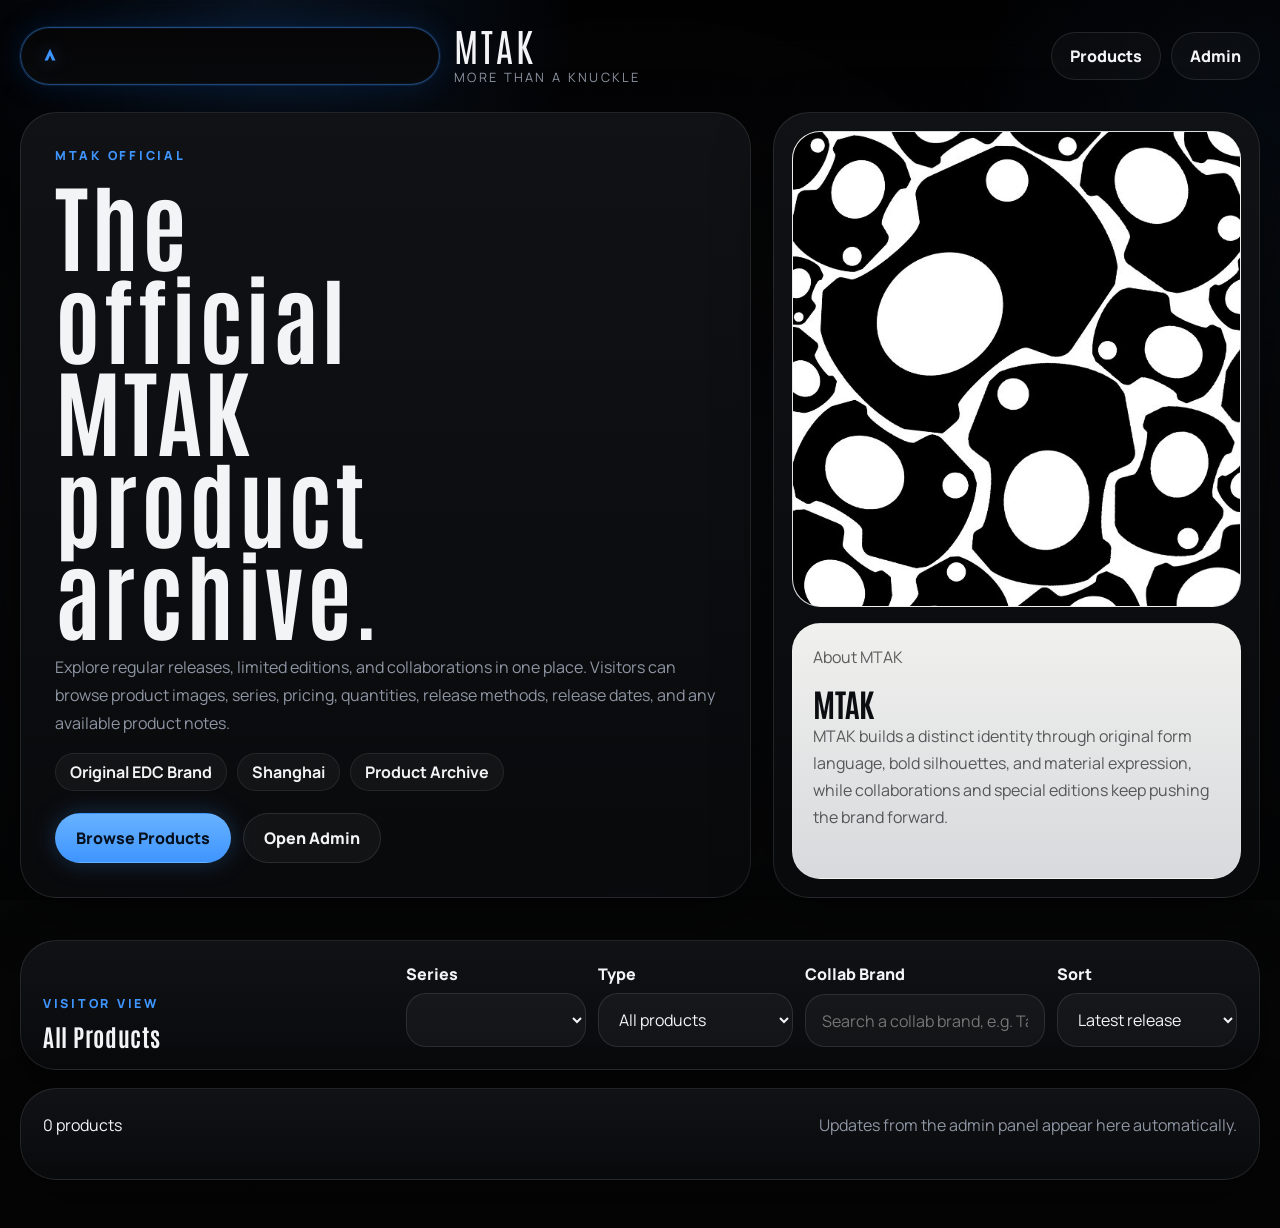
==== index.html @ 3e954ba3 "update site" ====
<!DOCTYPE html>
<html lang="en">
<head>
  <meta charset="UTF-8">
  <meta name="viewport" content="width=device-width, initial-scale=1.0">
  <title>MTAK | more than a knuckle</title>
  <link rel="preconnect" href="https://fonts.googleapis.com">
  <link rel="preconnect" href="https://fonts.gstatic.com" crossorigin>
  <link href="https://fonts.googleapis.com/css2?family=Antonio:wght@400;500;700&family=Manrope:wght@400;500;700;800&display=swap" rel="stylesheet">
  <link rel="stylesheet" href="styles.css">
</head>
<body data-page="catalog">
  <div class="site-shell">
    <header class="hero">
      <nav class="topbar">
        <a class="brand-mark" href="index.html">
          <span class="brand-pill">
            <span class="brand-pill__icon">
              <svg viewBox="0 0 40 40" aria-hidden="true">
                <path d="M20 7L30 28H24L20 19L16 28H10L20 7Z" fill="currentColor"></path>
              </svg>
            </span>
          </span>
          <span class="brand-copy">
            <span class="brand-mark__title">MTAK</span>
            <span class="brand-mark__tag">more than a knuckle</span>
          </span>
        </a>
        <div class="topbar__actions">
          <a class="ghost-link" href="#catalog">Products</a>
          <a class="ghost-link" href="admin.html">Admin</a>
        </div>
      </nav>

      <div class="hero__content">
        <section class="hero__copy">
          <p class="eyebrow">MTAK Official</p>
          <h1>The official MTAK product archive.</h1>
          <p class="hero__text">
            Explore regular releases, limited editions, and collaborations in one place.
            Visitors can browse product images, series, pricing, quantities, release methods,
            release dates, and any available product notes.
          </p>
          <div class="profile-meta">
            <span class="profile-chip">Original EDC Brand</span>
            <span class="profile-chip">Shanghai</span>
            <span class="profile-chip">Product Archive</span>
          </div>
          <div class="hero__actions">
            <a class="button button--primary" href="#catalog">Browse Products</a>
            <a class="button button--secondary" href="admin.html">Open Admin</a>
          </div>
        </section>

        <aside class="hero__panel">
          <div class="stat-card stat-card--visual">
            <img class="logo-art" src="微信图片_2026-03-20_220011_165.jpg" alt="MTAK logo">
          </div>
          <div class="stat-card">
            <span class="stat-card__label">About MTAK</span>
            <strong>MTAK</strong>
            <p>
              MTAK builds a distinct identity through original form language, bold silhouettes,
              and material expression, while collaborations and special editions keep pushing the brand forward.
            </p>
          </div>
        </aside>
      </div>
    </header>

    <main>
      <section class="section section--filters" id="catalog">
        <div>
          <p class="section__eyebrow">Visitor View</p>
          <h2>All Products</h2>
        </div>
        <div class="filters">
          <label class="field field--compact">
            <span>Series</span>
            <select id="seriesFilter"></select>
          </label>
          <label class="field field--compact">
            <span>Type</span>
            <select id="collabFilter">
              <option value="all">All products</option>
              <option value="collab">Collaborations only</option>
              <option value="regular">Non-collab only</option>
            </select>
          </label>
          <label class="field field--compact field--wide">
            <span>Collab Brand</span>
            <input id="collabSearch" type="text" placeholder="Search a collab brand, e.g. Tashi">
          </label>
          <label class="field field--compact">
            <span>Sort</span>
            <select id="sortFilter">
              <option value="release-desc">Latest release</option>
              <option value="release-asc">Earliest release</option>
              <option value="price-desc">Price: high to low</option>
              <option value="price-asc">Price: low to high</option>
            </select>
          </label>
        </div>
      </section>

      <section class="section">
        <div class="catalog-meta">
          <p id="productCount">0 products</p>
          <p class="catalog-meta__hint">Updates from the admin panel appear here automatically.</p>
        </div>
        <div id="productGrid" class="product-grid"></div>
        <div id="emptyState" class="empty-state" hidden>
          <img class="empty-state__logo" src="微信图片_2026-03-20_220011_165.jpg" alt="MTAK logo">
          <h3>No products yet</h3>
          <p>Add the first product from the admin panel.</p>
          <a class="button button--primary" href="admin.html">Open Admin</a>
        </div>
      </section>
    </main>
  </div>

  <dialog id="productDialog" class="dialog">
    <div class="dialog__image-wrap">
      <img id="dialogImage" alt="">
    </div>
    <div class="dialog__content">
      <button id="closeDialog" class="dialog__close" aria-label="Close">×</button>
      <p id="dialogSeries" class="eyebrow"></p>
      <h3 id="dialogName"></h3>
      <div class="dialog__specs" id="dialogSpecs"></div>
      <p id="dialogIntro" class="dialog__intro"></p>
    </div>
  </dialog>

  <script src="app.js"></script>
</body>
</html>
---- styles.css ----
:root {
  --bg: #050505;
  --bg-soft: #0d0d0f;
  --surface: #101113;
  --surface-2: #15171b;
  --surface-3: #1a1d22;
  --ink: #f3f4f6;
  --muted: #8e95a3;
  --line: rgba(255, 255, 255, 0.1);
  --line-strong: rgba(82, 151, 255, 0.4);
  --accent: #3f95ff;
  --accent-glow: rgba(63, 149, 255, 0.35);
  --white-panel: #f5f5f3;
  --white-ink: #0c0d10;
  --radius-xl: 36px;
  --radius-lg: 28px;
  --radius-md: 22px;
  --shadow: 0 22px 60px rgba(0, 0, 0, 0.45);
}

* {
  box-sizing: border-box;
}

html {
  scroll-behavior: smooth;
}

body {
  margin: 0;
  color: var(--ink);
  font-family: "Manrope", sans-serif;
  background:
    radial-gradient(circle at 20% 0%, rgba(63, 149, 255, 0.14), transparent 20%),
    radial-gradient(circle at 100% 10%, rgba(63, 149, 255, 0.08), transparent 18%),
    linear-gradient(180deg, #020203 0%, #08090b 38%, #050505 100%);
}

body::before {
  position: fixed;
  inset: 0;
  z-index: -2;
  content: "";
  background:
    linear-gradient(rgba(255, 255, 255, 0.025) 1px, transparent 1px),
    linear-gradient(90deg, rgba(255, 255, 255, 0.025) 1px, transparent 1px);
  background-size: 42px 42px;
  opacity: 0.45;
}

body::after {
  position: fixed;
  inset: 0;
  z-index: -1;
  content: "";
  background:
    radial-gradient(circle at center, transparent 55%, rgba(0, 0, 0, 0.4) 100%);
  pointer-events: none;
}

.site-shell {
  width: min(1240px, calc(100% - 28px));
  margin: 0 auto;
  padding: 18px 0 48px;
}

.topbar,
.hero__content,
.section,
.admin-layout,
.admin-hero__content {
  animation: rise 0.7s ease both;
}

.topbar {
  display: flex;
  justify-content: space-between;
  align-items: center;
  gap: 16px;
}

.topbar__actions {
  display: flex;
  flex-wrap: wrap;
  gap: 10px;
}

.brand-mark {
  display: inline-flex;
  align-items: center;
  gap: 14px;
  color: var(--ink);
  text-decoration: none;
}

.brand-copy {
  display: grid;
  gap: 4px;
}

.brand-pill {
  display: inline-flex;
  align-items: center;
  width: min(46vw, 420px);
  min-width: 140px;
  height: 58px;
  padding: 8px;
  border: 1px solid rgba(63, 149, 255, 0.45);
  border-radius: 999px;
  background: linear-gradient(180deg, rgba(5, 5, 6, 0.96), rgba(9, 10, 12, 0.96));
  box-shadow:
    inset 0 0 0 1px rgba(63, 149, 255, 0.08),
    0 0 0 1px rgba(63, 149, 255, 0.12),
    0 0 30px rgba(8, 74, 178, 0.22);
}

.brand-pill__icon {
  display: grid;
  place-items: center;
  width: 42px;
  height: 42px;
  border-radius: 50%;
  color: var(--accent);
  text-shadow: 0 0 12px var(--accent-glow);
}

.brand-pill__icon svg {
  width: 22px;
  height: 22px;
  filter: drop-shadow(0 0 8px rgba(63, 149, 255, 0.4));
}

.brand-mark__title {
  display: block;
  font-family: "Antonio", sans-serif;
  font-size: clamp(1.5rem, 3.2vw, 2.4rem);
  line-height: 1;
  letter-spacing: 0.08em;
}

.brand-mark__tag {
  display: block;
  color: var(--muted);
  font-size: 0.8rem;
  letter-spacing: 0.18em;
  text-transform: uppercase;
}

.ghost-link {
  display: inline-flex;
  align-items: center;
  min-height: 48px;
  padding: 0 18px;
  border: 1px solid var(--line);
  border-radius: 999px;
  color: var(--ink);
  background: rgba(255, 255, 255, 0.03);
  text-decoration: none;
  font-weight: 800;
  transition: border-color 0.18s ease, transform 0.18s ease, box-shadow 0.18s ease;
}

.ghost-link:hover {
  transform: translateY(-1px);
  border-color: var(--line-strong);
  box-shadow: 0 0 18px rgba(63, 149, 255, 0.12);
}

.ghost-link--button {
  font: inherit;
  cursor: pointer;
}

.hero,
.admin-hero {
  padding: 8px 0 24px;
}

.hero__content,
.admin-hero__content {
  display: grid;
  grid-template-columns: 1.2fr 0.8fr;
  gap: 22px;
  margin-top: 26px;
}

.hero__copy,
.admin-hero__content > div:first-child,
.admin-hero__content > section:first-child,
.hero__panel,
.section,
.panel,
.dialog {
  border: 1px solid var(--line);
  border-radius: var(--radius-xl);
  background:
    linear-gradient(180deg, rgba(17, 18, 21, 0.98), rgba(9, 10, 12, 0.98));
  box-shadow: var(--shadow);
  backdrop-filter: blur(16px);
}

.hero__copy,
.admin-hero__content > div:first-child,
.admin-hero__content > section:first-child {
  position: relative;
  overflow: hidden;
  padding: 34px;
}

.hero__copy::before,
.admin-hero__content > div:first-child::before,
.admin-hero__content > section:first-child::before {
  position: absolute;
  inset: auto -10% -45% auto;
  width: 380px;
  height: 380px;
  border-radius: 50%;
  background: radial-gradient(circle, rgba(63, 149, 255, 0.18), transparent 64%);
  content: "";
}

.hero__copy h1,
.admin-hero__content h1,
.section h2,
.panel h2,
.dialog__content h3 {
  margin: 0;
  font-family: "Antonio", sans-serif;
  font-weight: 700;
  line-height: 0.96;
  letter-spacing: 0.03em;
}

.hero__copy h1,
.admin-hero__content h1 {
  font-size: clamp(3rem, 7.5vw, 6rem);
  max-width: 9.5ch;
}

.hero__text,
.admin-hero__content p,
.panel__hint,
.catalog-meta__hint,
.dialog__intro,
.muted {
  color: var(--muted);
  line-height: 1.75;
}

.eyebrow,
.section__eyebrow {
  margin: 0 0 12px;
  color: var(--accent);
  font-size: 0.78rem;
  font-weight: 800;
  letter-spacing: 0.22em;
  text-transform: uppercase;
}

.hero__actions,
.admin-hero__actions,
.form-actions,
.filters {
  display: flex;
  flex-wrap: wrap;
  gap: 12px;
}

.profile-meta {
  display: flex;
  flex-wrap: wrap;
  gap: 10px;
  margin-top: 16px;
}

.profile-chip {
  display: inline-flex;
  align-items: center;
  min-height: 38px;
  padding: 0 14px;
  border: 1px solid rgba(255, 255, 255, 0.08);
  border-radius: 999px;
  color: var(--ink);
  background: rgba(255, 255, 255, 0.04);
  font-weight: 700;
}

.hero__actions {
  margin-top: 22px;
}

.button {
  display: inline-flex;
  align-items: center;
  justify-content: center;
  min-height: 50px;
  padding: 0 20px;
  border: 1px solid transparent;
  border-radius: 999px;
  cursor: pointer;
  font: inherit;
  font-weight: 800;
  text-decoration: none;
  transition: transform 0.18s ease, box-shadow 0.18s ease, border-color 0.18s ease, background 0.18s ease;
}

.button:hover {
  transform: translateY(-1px);
}

.button--primary {
  color: #05111f;
  background: linear-gradient(180deg, #67b2ff, #3f95ff);
  box-shadow: 0 0 24px rgba(63, 149, 255, 0.26);
}

.button--secondary {
  color: var(--ink);
  background: rgba(255, 255, 255, 0.04);
  border-color: var(--line);
}

.button--danger {
  color: #fff;
  background: linear-gradient(180deg, #282a30, #18191d);
  border-color: rgba(255, 255, 255, 0.08);
}

.hero__panel {
  display: grid;
  gap: 16px;
  padding: 18px;
}

.stat-card {
  border: 1px solid var(--line);
  border-radius: var(--radius-lg);
  background:
    linear-gradient(180deg, rgba(245, 245, 243, 0.98), rgba(227, 229, 232, 0.95));
  color: var(--white-ink);
  padding: 20px;
}

.stat-card strong {
  display: block;
  margin-top: 10px;
  font-family: "Antonio", sans-serif;
  font-size: 2rem;
}

.stat-card p,
.stat-card__label {
  margin: 0;
  color: rgba(12, 13, 16, 0.65);
  line-height: 1.7;
}

.stat-card--visual {
  min-height: 250px;
  padding: 0;
  overflow: hidden;
}

.logo-art {
  width: 100%;
  height: 100%;
  object-fit: cover;
  display: block;
  background: #f4f4f1;
}

.knuckle-pattern {
  position: relative;
  width: 100%;
  height: 100%;
  background: #f4f4f1;
}

.knuckle-pattern span {
  position: absolute;
  display: block;
  background: #020202;
  border-radius: 42% 58% 48% 52% / 46% 40% 60% 54%;
}

.knuckle-pattern span::before,
.knuckle-pattern span::after {
  position: absolute;
  content: "";
  background: #f4f4f1;
  border-radius: 50%;
}

.knuckle-pattern span:nth-child(1) {
  inset: 8% 42% 42% 8%;
}

.knuckle-pattern span:nth-child(1)::before {
  width: 44%;
  height: 44%;
  left: 20%;
  top: 22%;
}

.knuckle-pattern span:nth-child(1)::after {
  width: 12%;
  height: 12%;
  right: 14%;
  top: 12%;
}

.knuckle-pattern span:nth-child(2) {
  inset: 12% 8% 48% 64%;
}

.knuckle-pattern span:nth-child(2)::before {
  width: 42%;
  height: 42%;
  left: 20%;
  top: 20%;
}

.knuckle-pattern span:nth-child(2)::after {
  width: 14%;
  height: 14%;
  right: 10%;
  bottom: 14%;
}

.knuckle-pattern span:nth-child(3) {
  inset: 50% 52% 8% 10%;
}

.knuckle-pattern span:nth-child(3)::before {
  width: 42%;
  height: 42%;
  left: 22%;
  top: 22%;
}

.knuckle-pattern span:nth-child(3)::after {
  width: 12%;
  height: 12%;
  right: 12%;
  bottom: 12%;
}

.knuckle-pattern span:nth-child(4) {
  inset: 54% 24% 8% 42%;
}

.knuckle-pattern span:nth-child(4)::before {
  width: 40%;
  height: 46%;
  left: 28%;
  top: 25%;
}

.knuckle-pattern span:nth-child(4)::after {
  width: 12%;
  height: 12%;
  left: 18%;
  top: 12%;
}

.knuckle-pattern span:nth-child(5) {
  inset: 56% 4% 10% 76%;
}

.knuckle-pattern span:nth-child(5)::before {
  width: 42%;
  height: 42%;
  left: 22%;
  top: 22%;
}

.knuckle-pattern span:nth-child(5)::after {
  width: 12%;
  height: 12%;
  right: 10%;
  bottom: 12%;
}

.knuckle-pattern span:nth-child(6) {
  inset: 8% 78% 66% 2%;
}

.knuckle-pattern span:nth-child(6)::before {
  width: 36%;
  height: 36%;
  left: 20%;
  top: 20%;
}

.knuckle-pattern span:nth-child(6)::after {
  width: 12%;
  height: 12%;
  right: 10%;
  bottom: 10%;
}

.section {
  padding: 22px;
  margin-top: 18px;
}

.section--filters {
  display: flex;
  justify-content: space-between;
  align-items: end;
  gap: 18px;
}

.catalog-meta {
  display: flex;
  justify-content: space-between;
  gap: 16px;
  align-items: center;
  margin-bottom: 18px;
}

.catalog-meta p {
  margin: 0;
}

.product-grid {
  display: grid;
  grid-template-columns: repeat(auto-fit, minmax(260px, 1fr));
  gap: 16px;
}

.product-card {
  overflow: hidden;
  border: 1px solid var(--line);
  border-radius: 26px;
  background: linear-gradient(180deg, #f2f2ef 0%, #dedfde 100%);
  color: var(--white-ink);
  box-shadow: var(--shadow);
  transition: transform 0.2s ease, box-shadow 0.2s ease;
}

.product-card:hover {
  transform: translateY(-4px);
  box-shadow: 0 0 0 1px rgba(63, 149, 255, 0.25), 0 26px 60px rgba(0, 0, 0, 0.4);
}

.product-card__image {
  position: relative;
  aspect-ratio: 1 / 1;
  overflow: hidden;
  background: #0c0c0f;
}

.product-card__image::after {
  position: absolute;
  inset: auto 0 0;
  height: 50%;
  content: "";
  background: linear-gradient(180deg, transparent, rgba(0, 0, 0, 0.22));
}

.product-card__image img,
.dialog__image-wrap img,
.image-preview img,
.admin-item__thumb img {
  width: 100%;
  height: 100%;
  object-fit: cover;
  display: block;
}

.product-card__body {
  padding: 18px;
}

.product-card__header,
.admin-item__header {
  display: flex;
  justify-content: space-between;
  gap: 16px;
  align-items: start;
}

.product-card h3,
.admin-item h3 {
  margin: 10px 0 0;
  font-size: 1.3rem;
}

.price-tag {
  font-family: "Antonio", sans-serif;
  font-size: 1.75rem;
  line-height: 1;
  letter-spacing: 0.03em;
}

.pill-row,
.spec-grid,
.dialog__specs {
  display: flex;
  flex-wrap: wrap;
  gap: 8px;
}

.pill,
.spec-chip {
  display: inline-flex;
  align-items: center;
  min-height: 34px;
  padding: 0 12px;
  border: 1px solid rgba(63, 149, 255, 0.18);
  border-radius: 999px;
  background: rgba(63, 149, 255, 0.08);
  color: inherit;
  font-size: 0.88rem;
  font-weight: 700;
}

.pill--accent,
.spec-chip--accent {
  border-color: rgba(63, 149, 255, 0.35);
  background: rgba(63, 149, 255, 0.16);
}

.pill--alert,
.spec-chip--alert {
  border-color: rgba(255, 138, 76, 0.55);
  background: linear-gradient(180deg, rgba(255, 138, 76, 0.26), rgba(255, 91, 46, 0.18));
  color: #fff4ec;
  box-shadow: 0 0 0 1px rgba(255, 138, 76, 0.12), 0 0 18px rgba(255, 91, 46, 0.18);
}

.product-card__footer,
.admin-item__footer {
  display: flex;
  justify-content: space-between;
  gap: 14px;
  align-items: center;
  margin-top: 18px;
}

.link-button,
.text-button {
  padding: 0;
  border: 0;
  background: none;
  color: var(--accent);
  font: inherit;
  font-weight: 800;
  cursor: pointer;
}

.text-button--danger {
  color: #ff7979;
}

.empty-state {
  padding: 42px 18px;
  text-align: center;
}

.empty-state__logo {
  width: 96px;
  height: 96px;
  margin-bottom: 14px;
  border-radius: 24px;
}

.empty-state--dark {
  border: 1px dashed var(--line);
  border-radius: 24px;
  background: rgba(255, 255, 255, 0.02);
}

.field {
  display: grid;
  gap: 8px;
}

.field span {
  font-weight: 800;
}

.field__hint {
  color: var(--muted);
  line-height: 1.6;
}

.field input,
.field select,
.field textarea {
  width: 100%;
  border: 1px solid var(--line);
  border-radius: 20px;
  padding: 14px 16px;
  color: var(--ink);
  background: rgba(255, 255, 255, 0.04);
  font: inherit;
}

.field input:focus,
.field select:focus,
.field textarea:focus {
  outline: none;
  border-color: var(--line-strong);
  box-shadow: 0 0 0 3px rgba(63, 149, 255, 0.12);
}

.field--disabled input {
  color: rgba(243, 244, 246, 0.46);
  background: rgba(255, 255, 255, 0.025);
  cursor: not-allowed;
}

.field textarea {
  resize: vertical;
}

.field--compact {
  min-width: 180px;
}

.field--wide {
  min-width: 240px;
}

.admin-layout {
  display: grid;
  grid-template-columns: minmax(0, 1.08fr) minmax(340px, 0.92fr);
  gap: 18px;
  align-items: start;
}

.panel--stack {
  display: grid;
  gap: 18px;
}

.subpanel {
  padding: 0;
}

.panel {
  padding: 22px;
}

.panel__header {
  display: flex;
  justify-content: space-between;
  gap: 16px;
  align-items: start;
  margin-bottom: 18px;
}

.product-form,
.admin-list {
  display: grid;
  gap: 16px;
}

.manager-grid,
.chips {
  display: grid;
  gap: 14px;
}

.toggle-field {
  display: flex;
  justify-content: space-between;
  align-items: center;
  gap: 16px;
  min-height: 56px;
  padding: 0 16px;
  border: 1px solid var(--line);
  border-radius: 20px;
  background: rgba(255, 255, 255, 0.04);
}

.toggle-field span {
  font-weight: 800;
}

.switch {
  position: relative;
  width: 62px;
  height: 36px;
  border: 1px solid rgba(255, 255, 255, 0.1);
  border-radius: 999px;
  background: rgba(255, 255, 255, 0.08);
  cursor: pointer;
  transition: background 0.2s ease, border-color 0.2s ease;
}

.switch__thumb {
  position: absolute;
  top: 4px;
  left: 4px;
  width: 26px;
  height: 26px;
  border-radius: 50%;
  background: white;
  transition: transform 0.2s ease;
}

.switch.is-on {
  background: rgba(63, 149, 255, 0.24);
  border-color: rgba(63, 149, 255, 0.45);
}

.switch.is-on .switch__thumb {
  transform: translateX(26px);
}

.inline-field {
  display: grid;
  grid-template-columns: 1fr auto;
  gap: 10px;
}

.manage-chip {
  display: inline-flex;
  align-items: center;
  gap: 10px;
  width: fit-content;
  max-width: 100%;
  padding: 10px 12px;
  border: 1px solid rgba(63, 149, 255, 0.18);
  border-radius: 999px;
  background: rgba(255, 255, 255, 0.03);
}

.manage-chip button {
  width: 24px;
  height: 24px;
  border: 0;
  border-radius: 50%;
  color: var(--ink);
  background: rgba(255, 255, 255, 0.06);
  cursor: pointer;
}

.image-preview {
  display: grid;
  place-items: center;
  min-height: 220px;
  overflow: hidden;
  border: 1px dashed rgba(255, 255, 255, 0.18);
  border-radius: 24px;
  color: var(--muted);
  background: linear-gradient(180deg, rgba(255, 255, 255, 0.03), rgba(255, 255, 255, 0.01));
}

.image-preview--empty {
  padding: 18px;
}

.form-grid {
  display: grid;
  grid-template-columns: repeat(2, minmax(0, 1fr));
  gap: 14px;
}

.admin-item {
  display: grid;
  grid-template-columns: 112px minmax(0, 1fr);
  gap: 14px;
  padding: 14px;
  border: 1px solid var(--line);
  border-radius: 24px;
  background: linear-gradient(180deg, rgba(18, 19, 22, 0.98), rgba(10, 11, 13, 0.98));
}

.admin-item__thumb {
  aspect-ratio: 1 / 1;
  overflow: hidden;
  border-radius: 18px;
  background: #0a0b0d;
}

.admin-item__body p {
  margin: 8px 0 0;
}

.admin-item__actions {
  display: flex;
  gap: 10px;
}

.dialog {
  width: min(980px, calc(100% - 24px));
  padding: 0;
  overflow: hidden;
}

.dialog::backdrop {
  background: rgba(0, 0, 0, 0.78);
  backdrop-filter: blur(8px);
}

.dialog[open] {
  display: grid;
  grid-template-columns: minmax(0, 1.1fr) minmax(320px, 0.9fr);
}

.dialog__image-wrap {
  min-height: 100%;
  background: #050505;
}

.dialog__content {
  position: relative;
  padding: 28px;
}

.dialog__content h3 {
  font-size: 2.4rem;
}

.dialog__close {
  position: absolute;
  top: 14px;
  right: 14px;
  width: 42px;
  height: 42px;
  border: 1px solid var(--line);
  border-radius: 50%;
  color: var(--ink);
  background: rgba(255, 255, 255, 0.04);
  font-size: 1.8rem;
  cursor: pointer;
}

.auth-gate {
  position: fixed;
  inset: 0;
  display: grid;
  place-items: center;
  padding: 20px;
  background: rgba(0, 0, 0, 0.7);
  backdrop-filter: blur(12px);
  z-index: 40;
  transition: opacity 0.25s ease, visibility 0.25s ease;
}

.auth-gate.is-hidden {
  opacity: 0;
  visibility: hidden;
  pointer-events: none;
}

.auth-card {
  width: min(480px, 100%);
  padding: 28px;
  border: 1px solid var(--line);
  border-radius: 32px;
  background: linear-gradient(180deg, rgba(17, 18, 21, 0.98), rgba(9, 10, 12, 0.98));
  box-shadow: var(--shadow);
}

.auth-card__logo {
  width: 88px;
  height: 88px;
  border-radius: 24px;
  margin-bottom: 18px;
  display: block;
}

.auth-card__text,
.login-error {
  color: var(--muted);
  line-height: 1.75;
}

.login-error {
  color: #ff8b8b;
}

.is-locked .site-shell--admin {
  filter: blur(8px);
  pointer-events: none;
  user-select: none;
}

.site-shell--admin {
  transition: filter 0.25s ease;
}

@keyframes rise {
  from {
    opacity: 0;
    transform: translateY(12px);
  }
  to {
    opacity: 1;
    transform: translateY(0);
  }
}

@media (max-width: 940px) {
  .hero__content,
  .admin-layout,
  .admin-hero__content,
  .dialog[open] {
    grid-template-columns: 1fr;
  }

  .section--filters,
  .catalog-meta,
  .panel__header {
    align-items: start;
    flex-direction: column;
  }
}

@media (max-width: 720px) {
  .site-shell {
    width: min(100% - 20px, 1240px);
  }

  .brand-mark {
    gap: 10px;
  }

  .brand-pill {
    width: min(52vw, 220px);
    min-width: 98px;
    height: 50px;
  }

  .brand-copy {
    gap: 2px;
  }

  .form-grid,
  .admin-item {
    grid-template-columns: 1fr;
  }

  .inline-field {
    grid-template-columns: 1fr;
  }

  .hero__copy,
  .admin-hero__content > div:first-child,
  .hero__panel,
  .panel,
  .section {
    padding: 18px;
    border-radius: 26px;
  }

  .hero__copy h1,
  .admin-hero__content h1 {
    max-width: none;
    font-size: 2.9rem;
  }
}
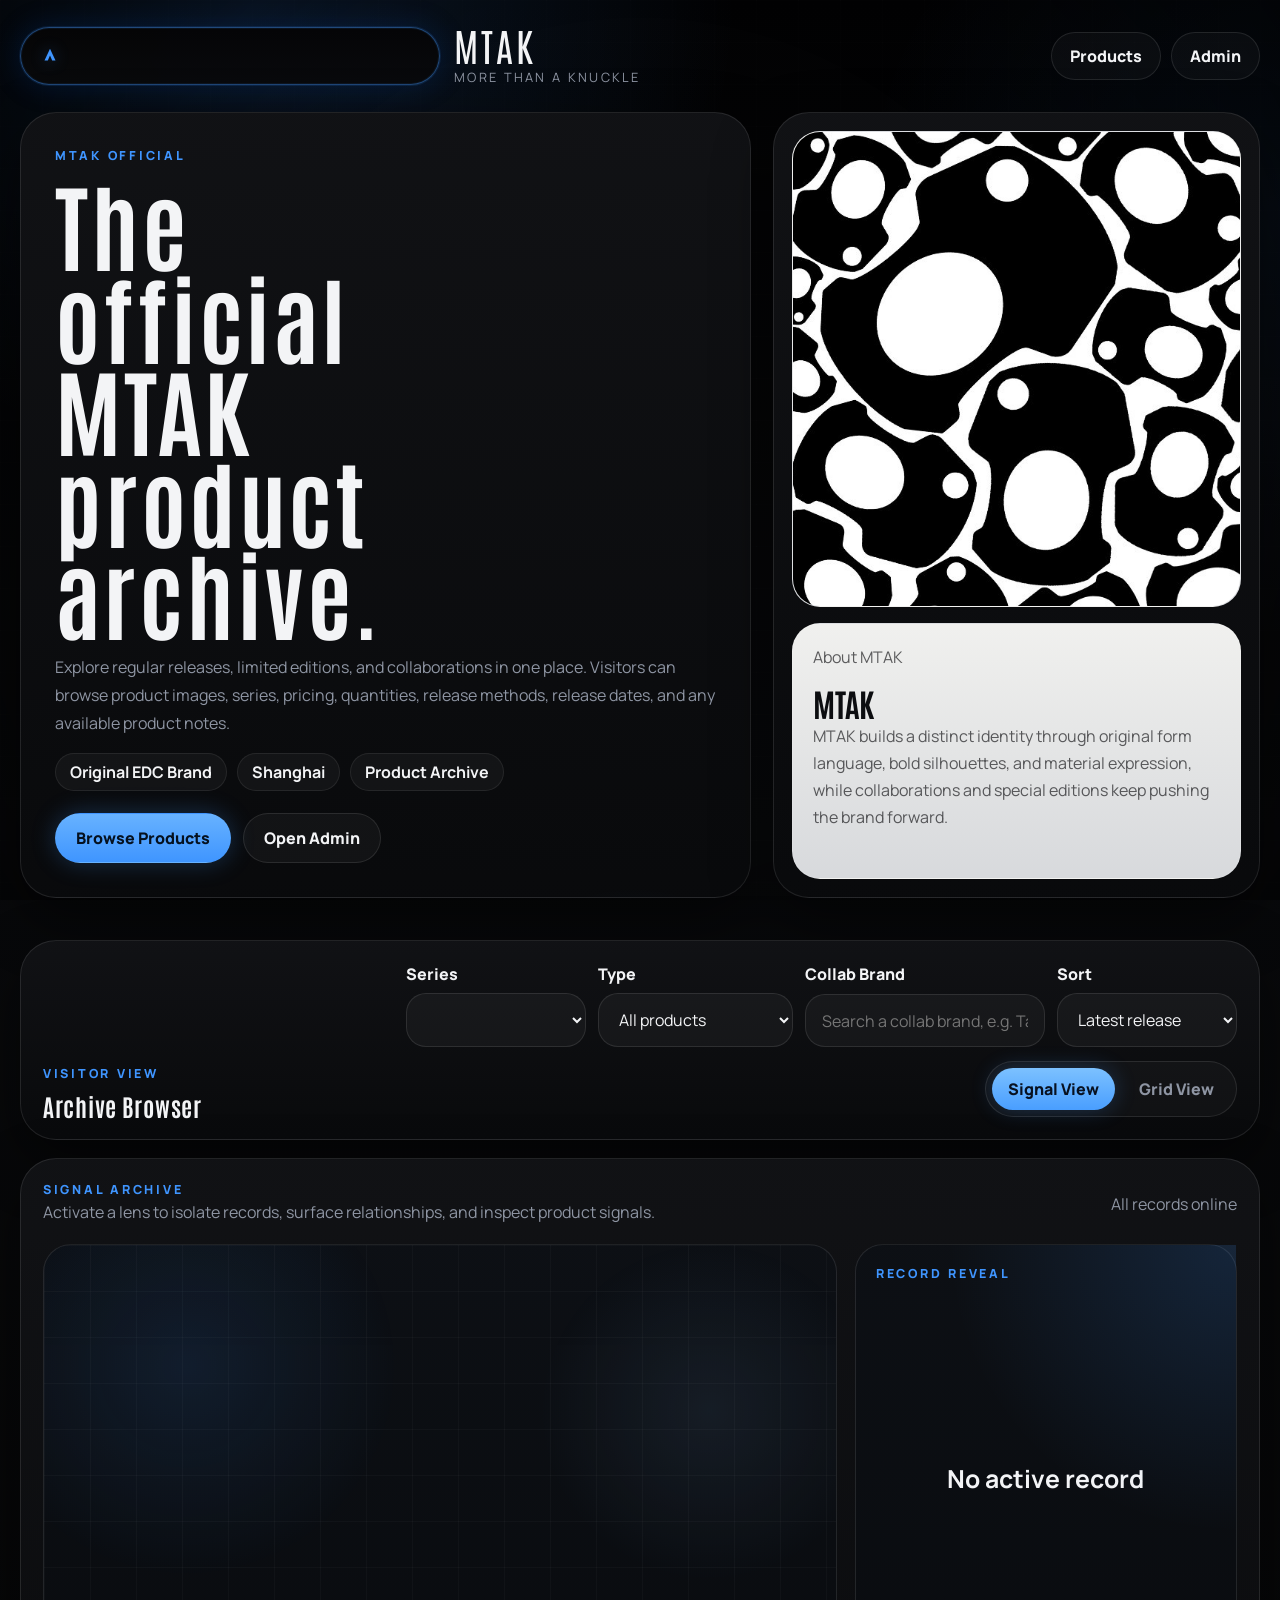
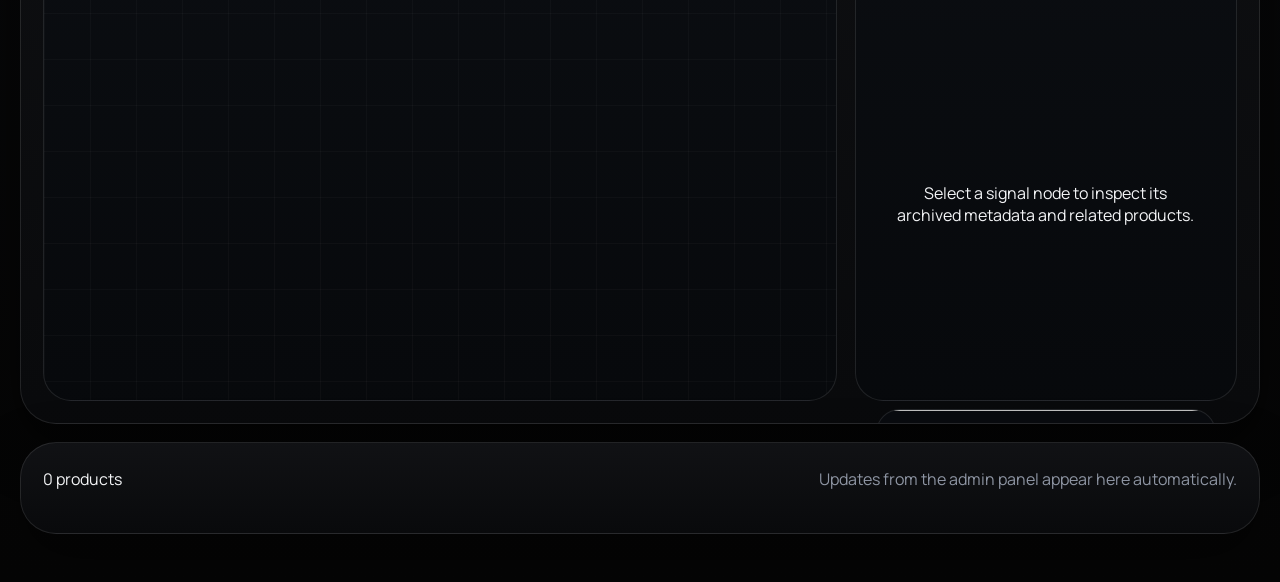
==== commit 561ff6f6: "archive inprovement" ====
--- a/index.html
+++ b/index.html
@@ -72,38 +72,92 @@
       <section class="section section--filters" id="catalog">
         <div>
           <p class="section__eyebrow">Visitor View</p>
-          <h2>All Products</h2>
+          <h2>Archive Browser</h2>
         </div>
-        <div class="filters">
-          <label class="field field--compact">
-            <span>Series</span>
-            <select id="seriesFilter"></select>
-          </label>
-          <label class="field field--compact">
-            <span>Type</span>
-            <select id="collabFilter">
-              <option value="all">All products</option>
-              <option value="collab">Collaborations only</option>
-              <option value="regular">Non-collab only</option>
-            </select>
-          </label>
-          <label class="field field--compact field--wide">
-            <span>Collab Brand</span>
-            <input id="collabSearch" type="text" placeholder="Search a collab brand, e.g. Tashi">
-          </label>
-          <label class="field field--compact">
-            <span>Sort</span>
-            <select id="sortFilter">
-              <option value="release-desc">Latest release</option>
-              <option value="release-asc">Earliest release</option>
-              <option value="price-desc">Price: high to low</option>
-              <option value="price-asc">Price: low to high</option>
-            </select>
-          </label>
+        <div class="catalog-controls">
+          <div class="filters">
+            <label class="field field--compact">
+              <span>Series</span>
+              <select id="seriesFilter"></select>
+            </label>
+            <label class="field field--compact">
+              <span>Type</span>
+              <select id="collabFilter">
+                <option value="all">All products</option>
+                <option value="collab">Collaborations only</option>
+                <option value="regular">Non-collab only</option>
+              </select>
+            </label>
+            <label class="field field--compact field--wide">
+              <span>Collab Brand</span>
+              <input id="collabSearch" type="text" placeholder="Search a collab brand, e.g. Tashi">
+            </label>
+            <label class="field field--compact">
+              <span>Sort</span>
+              <select id="sortFilter">
+                <option value="release-desc">Latest release</option>
+                <option value="release-asc">Earliest release</option>
+                <option value="price-desc">Price: high to low</option>
+                <option value="price-asc">Price: low to high</option>
+              </select>
+            </label>
+          </div>
+          <div class="view-toggle" role="tablist" aria-label="Catalog views">
+            <button id="signalViewButton" class="view-toggle__button is-active" type="button" role="tab" aria-selected="true">
+              Signal View
+            </button>
+            <button id="gridViewButton" class="view-toggle__button" type="button" role="tab" aria-selected="false">
+              Grid View
+            </button>
+          </div>
         </div>
       </section>
 
-      <section class="section">
+      <section id="signalArchiveSection" class="section section--archive">
+        <div class="catalog-meta">
+          <div>
+            <p class="section__eyebrow">Signal Archive</p>
+            <p class="catalog-meta__hint">Activate a lens to isolate records, surface relationships, and inspect product signals.</p>
+          </div>
+          <p id="archiveLensStatus" class="catalog-meta__hint">All records online</p>
+        </div>
+        <div class="archive-layout">
+          <div class="archive-field">
+            <div class="archive-stage-wrap">
+              <svg id="archiveConnections" class="archive-connections" aria-hidden="true"></svg>
+              <div id="archiveStage" class="archive-stage" aria-label="Signal archive field"></div>
+              <div id="archiveHovercard" class="archive-hovercard" hidden></div>
+            </div>
+          </div>
+          <aside id="recordPanel" class="record-panel">
+            <p class="section__eyebrow">Record Reveal</p>
+            <div id="recordPanelEmpty" class="record-panel__empty">
+              <h3>No active record</h3>
+              <p>Select a signal node to inspect its archived metadata and related products.</p>
+            </div>
+            <div id="recordPanelContent" class="record-panel__content" hidden>
+              <div class="record-panel__image">
+                <img id="recordPanelImage" alt="">
+              </div>
+              <div class="record-panel__header">
+                <div>
+                  <p id="recordPanelSeries" class="eyebrow"></p>
+                  <h3 id="recordPanelName"></h3>
+                </div>
+                <span id="recordPanelArchiveId" class="record-chip"></span>
+              </div>
+              <div id="recordPanelSpecs" class="dialog__specs"></div>
+              <p id="recordPanelIntro" class="dialog__intro"></p>
+              <div id="recordPanelRelations" class="record-relations"></div>
+              <div class="record-panel__actions">
+                <button id="recordOpenDialog" class="button button--primary" type="button">Open Full Record</button>
+              </div>
+            </div>
+          </aside>
+        </div>
+      </section>
+
+      <section id="gridSection" class="section">
         <div class="catalog-meta">
           <p id="productCount">0 products</p>
           <p class="catalog-meta__hint">Updates from the admin panel appear here automatically.</p>
--- a/styles.css
+++ b/styles.css
@@ -511,6 +511,12 @@
   gap: 18px;
 }
 
+.catalog-controls {
+  display: grid;
+  gap: 14px;
+  justify-items: end;
+}
+
 .catalog-meta {
   display: flex;
   justify-content: space-between;
@@ -521,6 +527,342 @@
 
 .catalog-meta p {
   margin: 0;
+}
+
+.view-toggle {
+  display: inline-flex;
+  gap: 8px;
+  padding: 6px;
+  border: 1px solid var(--line);
+  border-radius: 999px;
+  background: rgba(255, 255, 255, 0.03);
+}
+
+.view-toggle__button {
+  min-height: 42px;
+  padding: 0 16px;
+  border: 0;
+  border-radius: 999px;
+  color: var(--muted);
+  background: transparent;
+  font: inherit;
+  font-weight: 800;
+  cursor: pointer;
+  transition: color 0.2s ease, background 0.2s ease, box-shadow 0.2s ease;
+}
+
+.view-toggle__button.is-active {
+  color: #081120;
+  background: linear-gradient(180deg, #7cc1ff, #499eff);
+  box-shadow: 0 0 22px rgba(63, 149, 255, 0.24);
+}
+
+.section--archive {
+  overflow: hidden;
+}
+
+.archive-layout {
+  display: grid;
+  grid-template-columns: minmax(0, 1.35fr) minmax(320px, 0.65fr);
+  gap: 18px;
+}
+
+.archive-field,
+.record-panel {
+  border: 1px solid var(--line);
+  border-radius: var(--radius-lg);
+  background:
+    linear-gradient(180deg, rgba(13, 16, 21, 0.98), rgba(7, 9, 12, 0.98));
+}
+
+.archive-field {
+  position: relative;
+  overflow: hidden;
+  min-height: 560px;
+  padding: 16px;
+}
+
+.archive-field::before,
+.record-panel::before {
+  position: absolute;
+  inset: 0;
+  content: "";
+  pointer-events: none;
+}
+
+.archive-field::before {
+  background:
+    radial-gradient(circle at 18% 16%, rgba(63, 149, 255, 0.12), transparent 24%),
+    radial-gradient(circle at 84% 22%, rgba(140, 194, 255, 0.09), transparent 20%),
+    linear-gradient(rgba(255, 255, 255, 0.03) 1px, transparent 1px),
+    linear-gradient(90deg, rgba(255, 255, 255, 0.03) 1px, transparent 1px);
+  background-size: auto, auto, 46px 46px, 46px 46px;
+  opacity: 0.9;
+}
+
+.archive-stage-wrap {
+  position: relative;
+  min-height: 100%;
+}
+
+.archive-stage {
+  position: relative;
+  min-height: var(--stage-height, 520px);
+}
+
+.archive-connections {
+  position: absolute;
+  inset: 0;
+  width: 100%;
+  height: 100%;
+  overflow: visible;
+  pointer-events: none;
+}
+
+.archive-connections line {
+  stroke: rgba(96, 168, 255, 0.34);
+  stroke-width: 0.22;
+  stroke-dasharray: 1.2 1.4;
+}
+
+.archive-connections line.is-dim {
+  stroke: rgba(96, 168, 255, 0.14);
+}
+
+.signal-node {
+  position: absolute;
+  left: var(--x);
+  top: var(--y);
+  width: calc(26px * var(--size));
+  height: calc(26px * var(--size));
+  border: 0;
+  padding: 0;
+  background: transparent;
+  transform: translate(-50%, -50%);
+  cursor: pointer;
+  transition: transform 0.35s ease, opacity 0.35s ease, filter 0.35s ease;
+}
+
+.signal-node:hover,
+.signal-node:focus-visible,
+.signal-node.is-selected {
+  transform: translate(-50%, -50%) scale(1.08);
+}
+
+.signal-node.is-dim {
+  opacity: 0.25;
+  filter: saturate(0.75);
+}
+
+.signal-node.is-related {
+  opacity: 0.88;
+}
+
+.signal-node__core,
+.signal-node__ring {
+  position: absolute;
+  inset: 0;
+  border-radius: 50%;
+}
+
+.signal-node__core {
+  background: radial-gradient(circle, rgba(177, 220, 255, 0.95), rgba(63, 149, 255, 0.32) 45%, rgba(63, 149, 255, 0.04) 75%);
+  box-shadow:
+    0 0 0 1px rgba(186, 221, 255, 0.4),
+    0 0 18px rgba(63, 149, 255, 0.42);
+}
+
+.signal-node__ring {
+  inset: -8px;
+  border: 1px solid rgba(129, 188, 255, 0.28);
+  opacity: 0.75;
+  animation: archivePulse 9s ease-in-out infinite;
+}
+
+.signal-node.is-selected .signal-node__ring {
+  border-color: rgba(173, 219, 255, 0.82);
+  box-shadow: 0 0 0 1px rgba(136, 196, 255, 0.26), 0 0 34px rgba(63, 149, 255, 0.22);
+}
+
+.signal-node__label {
+  position: absolute;
+  top: calc(100% + 10px);
+  left: 50%;
+  transform: translateX(-50%);
+  color: rgba(198, 222, 255, 0.7);
+  font-size: 0.66rem;
+  letter-spacing: 0.18em;
+  text-transform: uppercase;
+  white-space: nowrap;
+}
+
+.archive-hovercard {
+  position: absolute;
+  z-index: 3;
+  width: 250px;
+  overflow: hidden;
+  border: 1px solid rgba(126, 188, 255, 0.22);
+  border-radius: 24px;
+  background: linear-gradient(180deg, rgba(17, 20, 25, 0.98), rgba(8, 10, 12, 0.98));
+  box-shadow: 0 24px 50px rgba(0, 0, 0, 0.42);
+  backdrop-filter: blur(16px);
+  pointer-events: none;
+}
+
+.archive-hovercard__media {
+  aspect-ratio: 1.2 / 1;
+  overflow: hidden;
+  background: #080a0d;
+}
+
+.archive-hovercard__media img {
+  width: 100%;
+  height: 100%;
+  object-fit: cover;
+  display: block;
+}
+
+.archive-hovercard__body {
+  padding: 16px;
+}
+
+.archive-hovercard__body h3 {
+  margin: 10px 0 8px;
+  font-size: 1.1rem;
+}
+
+.archive-hovercard__id {
+  margin: 0;
+  color: rgba(198, 222, 255, 0.76);
+  font-size: 0.72rem;
+  letter-spacing: 0.18em;
+}
+
+.archive-hovercard__meta {
+  display: flex;
+  flex-wrap: wrap;
+  gap: 8px;
+  margin-top: 14px;
+}
+
+.archive-hovercard__meta span,
+.record-chip {
+  display: inline-flex;
+  align-items: center;
+  min-height: 32px;
+  padding: 0 10px;
+  border: 1px solid rgba(97, 164, 255, 0.2);
+  border-radius: 999px;
+  background: rgba(63, 149, 255, 0.08);
+  color: rgba(223, 237, 255, 0.86);
+  font-size: 0.74rem;
+  font-weight: 700;
+}
+
+.record-panel {
+  position: relative;
+  padding: 20px;
+}
+
+.record-panel::before {
+  background:
+    radial-gradient(circle at top right, rgba(63, 149, 255, 0.16), transparent 34%);
+}
+
+.record-panel__empty {
+  display: grid;
+  place-items: center;
+  min-height: 100%;
+  padding: 32px 18px;
+  text-align: center;
+}
+
+.record-panel__empty h3,
+.record-panel__header h3,
+.archive-empty h3 {
+  margin: 0;
+  font-size: 1.55rem;
+}
+
+.record-panel__content,
+.record-panel__image,
+.record-panel__actions,
+.record-relations {
+  display: grid;
+  gap: 16px;
+}
+
+.record-panel__image {
+  aspect-ratio: 1.08 / 1;
+  overflow: hidden;
+  border: 1px solid var(--line);
+  border-radius: 24px;
+  background: #090b0f;
+}
+
+.record-panel__image img {
+  width: 100%;
+  height: 100%;
+  object-fit: cover;
+  display: block;
+}
+
+.record-panel__header {
+  display: flex;
+  justify-content: space-between;
+  gap: 12px;
+  align-items: start;
+}
+
+.record-relations {
+  padding-top: 4px;
+}
+
+.record-relations__title {
+  margin: 0;
+  color: rgba(198, 222, 255, 0.82);
+  font-size: 0.8rem;
+  font-weight: 800;
+  letter-spacing: 0.18em;
+  text-transform: uppercase;
+}
+
+.record-relations__list {
+  display: grid;
+  gap: 10px;
+}
+
+.record-link {
+  display: grid;
+  gap: 4px;
+  width: 100%;
+  padding: 12px 14px;
+  border: 1px solid rgba(97, 164, 255, 0.12);
+  border-radius: 18px;
+  color: var(--ink);
+  background: rgba(255, 255, 255, 0.03);
+  text-align: left;
+  font: inherit;
+  cursor: pointer;
+  transition: border-color 0.18s ease, transform 0.18s ease, background 0.18s ease;
+}
+
+.record-link:hover {
+  transform: translateY(-1px);
+  border-color: rgba(97, 164, 255, 0.28);
+  background: rgba(63, 149, 255, 0.08);
+}
+
+.record-link small {
+  color: var(--muted);
+}
+
+.archive-empty {
+  display: grid;
+  place-items: center;
+  min-height: 420px;
+  padding: 20px;
+  text-align: center;
 }
 
 .product-grid {
@@ -996,6 +1338,18 @@
   }
 }
 
+@keyframes archivePulse {
+  0%,
+  100% {
+    transform: scale(0.95);
+    opacity: 0.35;
+  }
+  50% {
+    transform: scale(1.08);
+    opacity: 0.8;
+  }
+}
+
 @media (max-width: 940px) {
   .hero__content,
   .admin-layout,
@@ -1006,9 +1360,16 @@
 
   .section--filters,
   .catalog-meta,
-  .panel__header {
+  .panel__header,
+  .record-panel__header {
     align-items: start;
     flex-direction: column;
+  }
+
+  .catalog-controls,
+  .archive-layout {
+    justify-items: stretch;
+    grid-template-columns: 1fr;
   }
 }
 
@@ -1038,6 +1399,14 @@
 
   .inline-field {
     grid-template-columns: 1fr;
+  }
+
+  .view-toggle {
+    width: 100%;
+  }
+
+  .view-toggle__button {
+    flex: 1;
   }
 
   .hero__copy,
@@ -1054,4 +1423,13 @@
     max-width: none;
     font-size: 2.9rem;
   }
-}
+
+  .archive-field,
+  .record-panel {
+    border-radius: 24px;
+  }
+
+  .archive-hovercard {
+    display: none;
+  }
+}
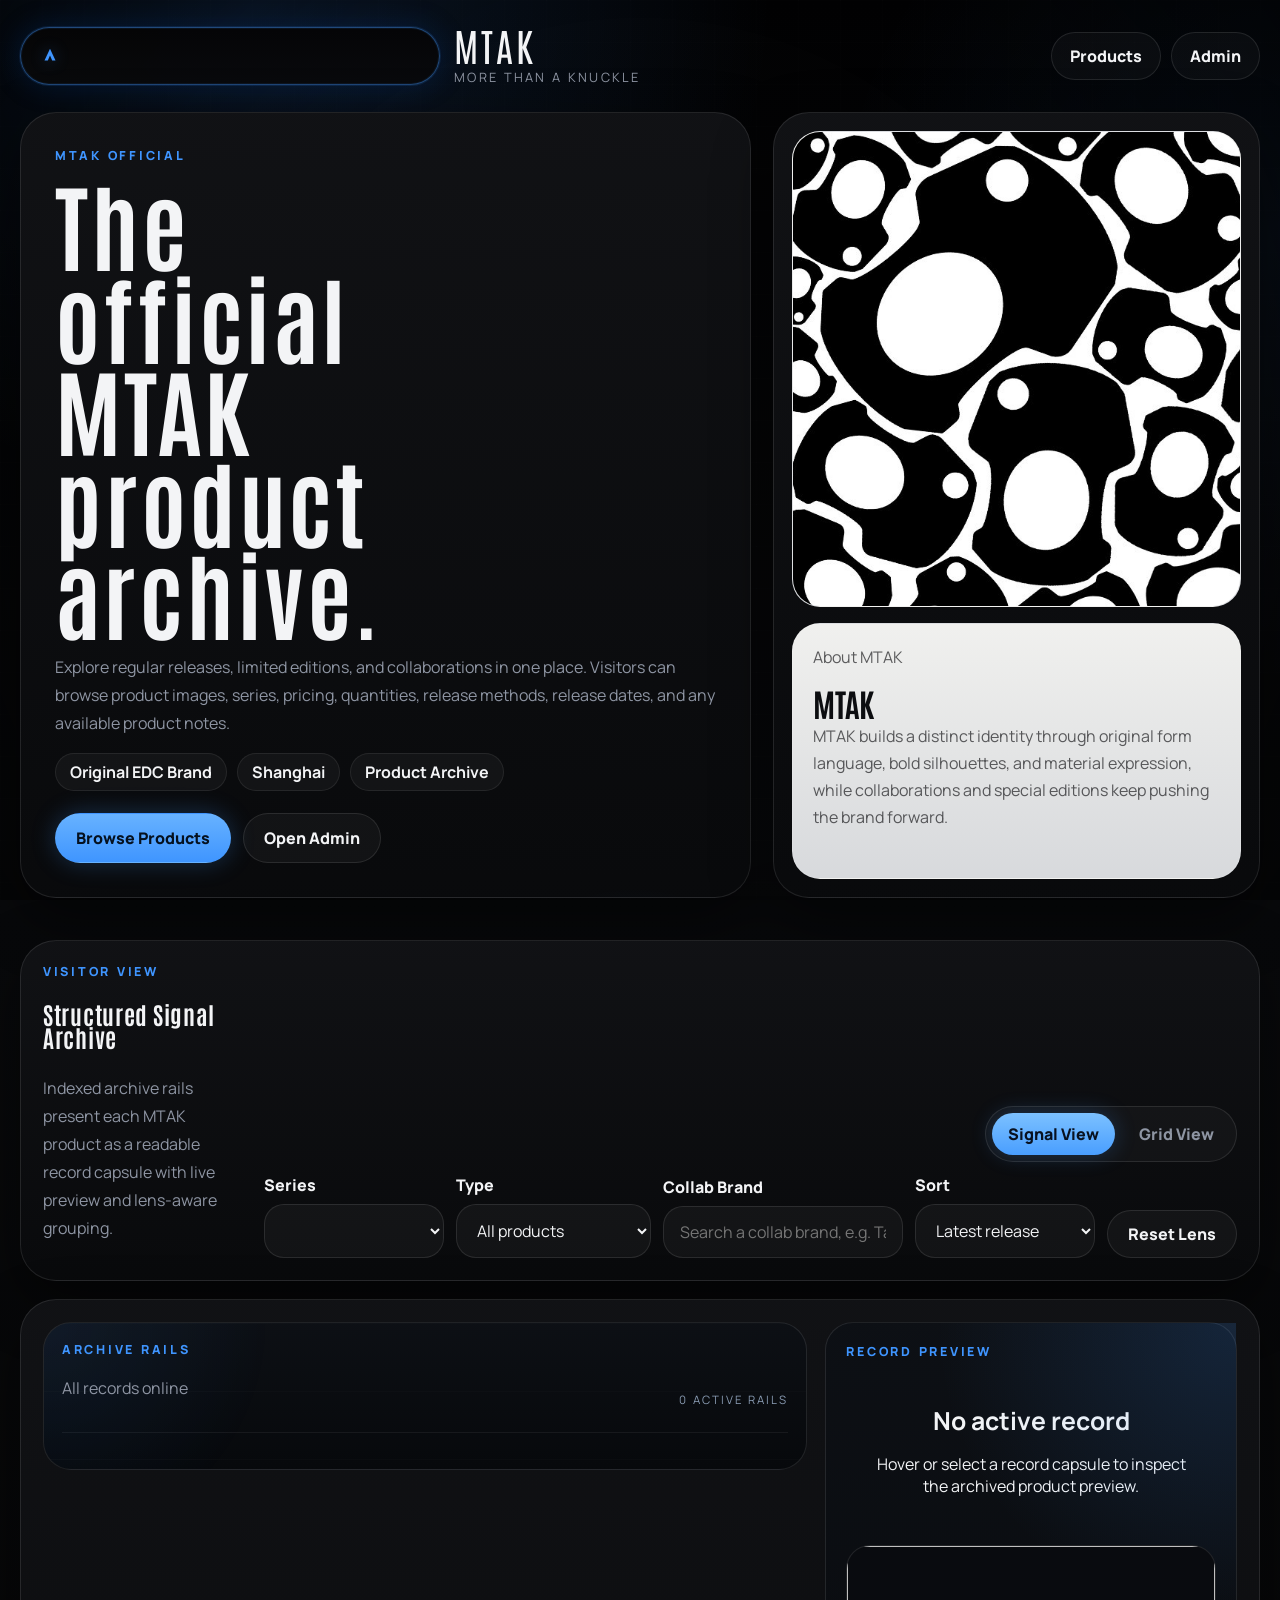
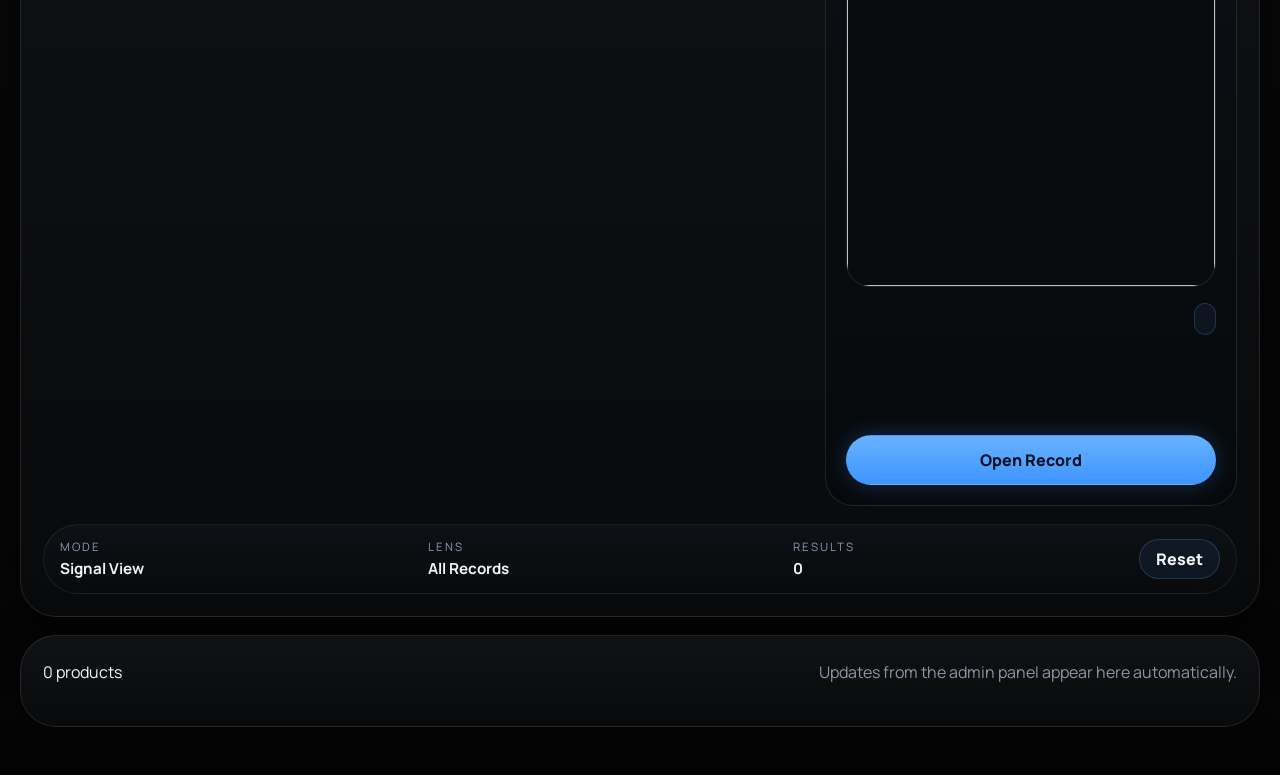
==== commit 98a23ee7: "archive improvement3" ====
--- a/index.html
+++ b/index.html
@@ -70,70 +70,72 @@
 
     <main>
       <section class="section section--filters" id="catalog">
-        <div>
-          <p class="section__eyebrow">Visitor View</p>
-          <h2>Archive Browser</h2>
-        </div>
-        <div class="catalog-controls">
-          <div class="filters">
-            <label class="field field--compact">
-              <span>Series</span>
-              <select id="seriesFilter"></select>
-            </label>
-            <label class="field field--compact">
-              <span>Type</span>
-              <select id="collabFilter">
-                <option value="all">All products</option>
-                <option value="collab">Collaborations only</option>
-                <option value="regular">Non-collab only</option>
-              </select>
-            </label>
-            <label class="field field--compact field--wide">
-              <span>Collab Brand</span>
-              <input id="collabSearch" type="text" placeholder="Search a collab brand, e.g. Tashi">
-            </label>
-            <label class="field field--compact">
-              <span>Sort</span>
-              <select id="sortFilter">
-                <option value="release-desc">Latest release</option>
-                <option value="release-asc">Earliest release</option>
-                <option value="price-desc">Price: high to low</option>
-                <option value="price-asc">Price: low to high</option>
-              </select>
-            </label>
-          </div>
-          <div class="view-toggle" role="tablist" aria-label="Catalog views">
-            <button id="signalViewButton" class="view-toggle__button is-active" type="button" role="tab" aria-selected="true">
-              Signal View
-            </button>
-            <button id="gridViewButton" class="view-toggle__button" type="button" role="tab" aria-selected="false">
-              Grid View
-            </button>
+        <div class="archive-toolbar">
+          <div class="archive-toolbar__intro">
+            <p class="section__eyebrow">Visitor View</p>
+            <h2>Structured Signal Archive</h2>
+            <p class="catalog-meta__hint">
+              Indexed archive rails present each MTAK product as a readable record capsule with live preview and lens-aware grouping.
+            </p>
+          </div>
+          <div class="archive-toolbar__controls">
+            <div class="view-toggle" role="tablist" aria-label="Catalog views">
+              <button id="signalViewButton" class="view-toggle__button is-active" type="button" role="tab" aria-selected="true">
+                Signal View
+              </button>
+              <button id="gridViewButton" class="view-toggle__button" type="button" role="tab" aria-selected="false">
+                Grid View
+              </button>
+            </div>
+            <div class="filters filters--archive">
+              <label class="field field--compact">
+                <span>Series</span>
+                <select id="seriesFilter"></select>
+              </label>
+              <label class="field field--compact">
+                <span>Type</span>
+                <select id="collabFilter">
+                  <option value="all">All products</option>
+                  <option value="collab">Collaborations only</option>
+                  <option value="regular">Non-collab only</option>
+                </select>
+              </label>
+              <label class="field field--compact field--wide">
+                <span>Collab Brand</span>
+                <input id="collabSearch" type="text" placeholder="Search a collab brand, e.g. Tashi">
+              </label>
+              <label class="field field--compact">
+                <span>Sort</span>
+                <select id="sortFilter">
+                  <option value="release-desc">Latest release</option>
+                  <option value="release-asc">Earliest release</option>
+                  <option value="price-desc">Price: high to low</option>
+                  <option value="price-asc">Price: low to high</option>
+                </select>
+              </label>
+              <button id="resetArchiveButton" class="button button--secondary button--compact" type="button">Reset Lens</button>
+            </div>
           </div>
         </div>
       </section>
 
       <section id="signalArchiveSection" class="section section--archive">
-        <div class="catalog-meta">
-          <div>
-            <p class="section__eyebrow">Signal Archive</p>
-            <p class="catalog-meta__hint">Activate a lens to isolate records, surface relationships, and inspect product signals.</p>
-          </div>
-          <p id="archiveLensStatus" class="catalog-meta__hint">All records online</p>
-        </div>
         <div class="archive-layout">
-          <div class="archive-field">
-            <div class="archive-stage-wrap">
-              <svg id="archiveConnections" class="archive-connections" aria-hidden="true"></svg>
-              <div id="archiveStage" class="archive-stage" aria-label="Signal archive field"></div>
-              <div id="archiveHovercard" class="archive-hovercard" hidden></div>
-            </div>
+          <div class="archive-rails-shell">
+            <div class="archive-rails__header">
+              <div>
+                <p class="section__eyebrow">Archive Rails</p>
+                <p id="archiveLensStatus" class="catalog-meta__hint">All records online</p>
+              </div>
+              <p id="archiveRailSummary" class="archive-summary">0 active rails</p>
+            </div>
+            <div id="archiveStage" class="archive-rails" aria-label="Structured archive rails"></div>
           </div>
           <aside id="recordPanel" class="record-panel">
-            <p class="section__eyebrow">Record Reveal</p>
+            <p class="section__eyebrow">Record Preview</p>
             <div id="recordPanelEmpty" class="record-panel__empty">
               <h3>No active record</h3>
-              <p>Select a signal node to inspect its archived metadata and related products.</p>
+              <p>Hover or select a record capsule to inspect the archived product preview.</p>
             </div>
             <div id="recordPanelContent" class="record-panel__content" hidden>
               <div class="record-panel__image">
@@ -150,10 +152,25 @@
               <p id="recordPanelIntro" class="dialog__intro"></p>
               <div id="recordPanelRelations" class="record-relations"></div>
               <div class="record-panel__actions">
-                <button id="recordOpenDialog" class="button button--primary" type="button">Open Full Record</button>
+                <button id="recordOpenDialog" class="button button--primary" type="button">Open Record</button>
               </div>
             </div>
           </aside>
+        </div>
+        <div class="status-strip">
+          <div class="status-strip__item">
+            <span class="status-strip__label">Mode</span>
+            <strong id="statusMode">Signal View</strong>
+          </div>
+          <div class="status-strip__item">
+            <span class="status-strip__label">Lens</span>
+            <strong id="statusLens">All Records</strong>
+          </div>
+          <div class="status-strip__item">
+            <span class="status-strip__label">Results</span>
+            <strong id="statusCount">0</strong>
+          </div>
+          <button id="statusResetButton" class="status-strip__action" type="button">Reset</button>
         </div>
       </section>
 
--- a/styles.css
+++ b/styles.css
@@ -511,12 +511,6 @@
   gap: 18px;
 }
 
-.catalog-controls {
-  display: grid;
-  gap: 14px;
-  justify-items: end;
-}
-
 .catalog-meta {
   display: flex;
   justify-content: space-between;
@@ -527,6 +521,31 @@
 
 .catalog-meta p {
   margin: 0;
+}
+
+.archive-toolbar {
+  display: grid;
+  grid-template-columns: minmax(0, 1fr) auto;
+  gap: 22px;
+  align-items: end;
+  width: 100%;
+}
+
+.archive-toolbar__intro {
+  display: grid;
+  gap: 10px;
+}
+
+.archive-toolbar__intro h2,
+.archive-rail__meta h3,
+.record-capsule__body h4 {
+  margin: 0;
+}
+
+.archive-toolbar__controls {
+  display: grid;
+  gap: 12px;
+  justify-items: end;
 }
 
 .view-toggle {
@@ -557,17 +576,27 @@
   box-shadow: 0 0 22px rgba(63, 149, 255, 0.24);
 }
 
+.filters--archive {
+  justify-content: end;
+  align-items: end;
+}
+
+.button--compact {
+  min-height: 48px;
+}
+
 .section--archive {
   overflow: hidden;
 }
 
 .archive-layout {
   display: grid;
-  grid-template-columns: minmax(0, 1.35fr) minmax(320px, 0.65fr);
+  grid-template-columns: minmax(0, 1.3fr) minmax(320px, 0.7fr);
   gap: 18px;
-}
-
-.archive-field,
+  align-items: start;
+}
+
+.archive-rails-shell,
 .record-panel {
   border: 1px solid var(--line);
   border-radius: var(--radius-lg);
@@ -575,14 +604,13 @@
     linear-gradient(180deg, rgba(13, 16, 21, 0.98), rgba(7, 9, 12, 0.98));
 }
 
-.archive-field {
+.archive-rails-shell {
   position: relative;
   overflow: hidden;
-  min-height: 560px;
-  padding: 16px;
-}
-
-.archive-field::before,
+  padding: 18px;
+}
+
+.archive-rails-shell::before,
 .record-panel::before {
   position: absolute;
   inset: 0;
@@ -590,162 +618,138 @@
   pointer-events: none;
 }
 
-.archive-field::before {
+.archive-rails-shell::before {
   background:
-    radial-gradient(circle at 18% 16%, rgba(63, 149, 255, 0.12), transparent 24%),
-    radial-gradient(circle at 84% 22%, rgba(140, 194, 255, 0.09), transparent 20%),
-    linear-gradient(rgba(255, 255, 255, 0.03) 1px, transparent 1px),
-    linear-gradient(90deg, rgba(255, 255, 255, 0.03) 1px, transparent 1px);
-  background-size: auto, auto, 46px 46px, 46px 46px;
-  opacity: 0.9;
-}
-
-.archive-stage-wrap {
+    radial-gradient(circle at 0% 0%, rgba(63, 149, 255, 0.12), transparent 30%),
+    linear-gradient(180deg, rgba(255, 255, 255, 0.025) 1px, transparent 1px);
+  background-size: auto, 100% 68px;
+  opacity: 0.72;
+}
+
+.archive-rails__header {
   position: relative;
-  min-height: 100%;
-}
-
-.archive-stage {
-  position: relative;
-  min-height: var(--stage-height, 520px);
-}
-
-.archive-connections {
-  position: absolute;
-  inset: 0;
-  width: 100%;
-  height: 100%;
-  overflow: visible;
-  pointer-events: none;
-}
-
-.archive-connections line {
-  stroke: rgba(96, 168, 255, 0.34);
-  stroke-width: 0.22;
-  stroke-dasharray: 1.2 1.4;
-}
-
-.archive-connections line.is-dim {
-  stroke: rgba(96, 168, 255, 0.14);
-}
-
-.signal-node {
-  position: absolute;
-  left: var(--x);
-  top: var(--y);
-  width: calc(26px * var(--size));
-  height: calc(26px * var(--size));
-  border: 0;
-  padding: 0;
-  background: transparent;
-  transform: translate(-50%, -50%);
-  cursor: pointer;
-  transition: transform 0.35s ease, opacity 0.35s ease, filter 0.35s ease;
-}
-
-.signal-node:hover,
-.signal-node:focus-visible,
-.signal-node.is-selected {
-  transform: translate(-50%, -50%) scale(1.08);
-}
-
-.signal-node.is-dim {
-  opacity: 0.25;
-  filter: saturate(0.75);
-}
-
-.signal-node.is-related {
-  opacity: 0.88;
-}
-
-.signal-node__core,
-.signal-node__ring {
-  position: absolute;
-  inset: 0;
-  border-radius: 50%;
-}
-
-.signal-node__core {
-  background: radial-gradient(circle, rgba(177, 220, 255, 0.95), rgba(63, 149, 255, 0.32) 45%, rgba(63, 149, 255, 0.04) 75%);
-  box-shadow:
-    0 0 0 1px rgba(186, 221, 255, 0.4),
-    0 0 18px rgba(63, 149, 255, 0.42);
-}
-
-.signal-node__ring {
-  inset: -8px;
-  border: 1px solid rgba(129, 188, 255, 0.28);
-  opacity: 0.75;
-  animation: archivePulse 9s ease-in-out infinite;
-}
-
-.signal-node.is-selected .signal-node__ring {
-  border-color: rgba(173, 219, 255, 0.82);
-  box-shadow: 0 0 0 1px rgba(136, 196, 255, 0.26), 0 0 34px rgba(63, 149, 255, 0.22);
-}
-
-.signal-node__label {
-  position: absolute;
-  top: calc(100% + 10px);
-  left: 50%;
-  transform: translateX(-50%);
-  color: rgba(198, 222, 255, 0.7);
-  font-size: 0.66rem;
+  z-index: 1;
+  display: flex;
+  justify-content: space-between;
+  gap: 16px;
+  align-items: end;
+  padding-bottom: 14px;
+  border-bottom: 1px solid rgba(255, 255, 255, 0.06);
+}
+
+.archive-summary,
+.archive-rail__count,
+.status-strip__label,
+.record-capsule__id {
+  color: rgba(198, 222, 255, 0.68);
+  font-size: 0.72rem;
   letter-spacing: 0.18em;
   text-transform: uppercase;
-  white-space: nowrap;
-}
-
-.archive-hovercard {
-  position: absolute;
-  z-index: 3;
-  width: 250px;
+}
+
+.archive-rails {
+  position: relative;
+  z-index: 1;
+  display: grid;
+  gap: 18px;
+  margin-top: 18px;
+}
+
+.archive-rail {
+  display: grid;
+  gap: 14px;
+  padding: 16px;
+  border: 1px solid rgba(255, 255, 255, 0.05);
+  border-radius: 24px;
+  background: linear-gradient(180deg, rgba(15, 18, 23, 0.9), rgba(8, 10, 13, 0.92));
+}
+
+.archive-rail__meta {
+  display: flex;
+  justify-content: space-between;
+  gap: 16px;
+  align-items: start;
+}
+
+.archive-rail__meta p {
+  margin: 8px 0 0;
+  color: var(--muted);
+  line-height: 1.7;
+}
+
+.archive-rail__track {
+  display: grid;
+  grid-template-columns: repeat(auto-fill, minmax(230px, 1fr));
+  gap: 14px;
+}
+
+.record-capsule {
+  display: grid;
+  grid-template-columns: 88px minmax(0, 1fr);
+  gap: 14px;
+  align-items: start;
+  width: 100%;
+  padding: 12px;
+  border: 1px solid rgba(255, 255, 255, 0.07);
+  border-radius: 22px;
+  color: var(--ink);
+  background: linear-gradient(180deg, rgba(18, 21, 26, 0.96), rgba(9, 11, 14, 0.96));
+  text-align: left;
+  cursor: pointer;
+  transition: transform 0.22s ease, border-color 0.22s ease, background 0.22s ease, box-shadow 0.22s ease;
+}
+
+.record-capsule:hover,
+.record-capsule:focus-visible,
+.record-capsule.is-selected {
+  transform: translateY(-2px);
+  border-color: rgba(124, 193, 255, 0.3);
+  box-shadow: 0 0 0 1px rgba(63, 149, 255, 0.12), 0 14px 26px rgba(0, 0, 0, 0.26);
+}
+
+.record-capsule.is-related {
+  border-color: rgba(96, 168, 255, 0.18);
+  background: linear-gradient(180deg, rgba(16, 20, 26, 0.98), rgba(10, 13, 17, 0.98));
+}
+
+.record-capsule__media {
+  aspect-ratio: 1 / 1;
   overflow: hidden;
-  border: 1px solid rgba(126, 188, 255, 0.22);
-  border-radius: 24px;
-  background: linear-gradient(180deg, rgba(17, 20, 25, 0.98), rgba(8, 10, 12, 0.98));
-  box-shadow: 0 24px 50px rgba(0, 0, 0, 0.42);
-  backdrop-filter: blur(16px);
-  pointer-events: none;
-}
-
-.archive-hovercard__media {
-  aspect-ratio: 1.2 / 1;
-  overflow: hidden;
-  background: #080a0d;
-}
-
-.archive-hovercard__media img {
+  border-radius: 18px;
+  background: #090c10;
+}
+
+.record-capsule__media img {
   width: 100%;
   height: 100%;
   object-fit: cover;
   display: block;
 }
 
-.archive-hovercard__body {
-  padding: 16px;
-}
-
-.archive-hovercard__body h3 {
-  margin: 10px 0 8px;
-  font-size: 1.1rem;
-}
-
-.archive-hovercard__id {
-  margin: 0;
-  color: rgba(198, 222, 255, 0.76);
-  font-size: 0.72rem;
-  letter-spacing: 0.18em;
-}
-
-.archive-hovercard__meta {
+.record-capsule__body {
+  display: grid;
+  gap: 10px;
+  min-width: 0;
+}
+
+.record-capsule__body h4 {
+  font-size: 1rem;
+  line-height: 1.35;
+  white-space: nowrap;
+  overflow: hidden;
+  text-overflow: ellipsis;
+}
+
+.record-capsule__meta,
+.record-capsule__footer {
   display: flex;
   flex-wrap: wrap;
   gap: 8px;
-  margin-top: 14px;
-}
-
-.archive-hovercard__meta span,
+}
+
+.record-capsule__meta span,
+.record-capsule__type,
+.record-capsule__method,
 .record-chip {
   display: inline-flex;
   align-items: center;
@@ -759,9 +763,16 @@
   font-weight: 700;
 }
 
+.record-capsule__method {
+  border-color: rgba(255, 255, 255, 0.08);
+  background: rgba(255, 255, 255, 0.04);
+}
+
 .record-panel {
   position: relative;
   padding: 20px;
+  position: sticky;
+  top: 18px;
 }
 
 .record-panel::before {
@@ -782,6 +793,11 @@
 .archive-empty h3 {
   margin: 0;
   font-size: 1.55rem;
+}
+
+.record-panel__content {
+  position: relative;
+  z-index: 1;
 }
 
 .record-panel__content,
@@ -860,9 +876,43 @@
 .archive-empty {
   display: grid;
   place-items: center;
-  min-height: 420px;
+  min-height: 360px;
   padding: 20px;
   text-align: center;
+}
+
+.status-strip {
+  display: flex;
+  flex-wrap: wrap;
+  gap: 12px;
+  justify-content: space-between;
+  align-items: center;
+  margin-top: 18px;
+  padding: 14px 16px;
+  border: 1px solid rgba(255, 255, 255, 0.08);
+  border-radius: 999px;
+  background: linear-gradient(180deg, rgba(14, 17, 22, 0.98), rgba(8, 10, 12, 0.98));
+}
+
+.status-strip__item {
+  display: grid;
+  gap: 4px;
+}
+
+.status-strip__item strong {
+  font-size: 0.95rem;
+}
+
+.status-strip__action {
+  min-height: 40px;
+  padding: 0 16px;
+  border: 1px solid rgba(97, 164, 255, 0.22);
+  border-radius: 999px;
+  color: var(--ink);
+  background: rgba(63, 149, 255, 0.08);
+  font: inherit;
+  font-weight: 800;
+  cursor: pointer;
 }
 
 .product-grid {
@@ -1338,18 +1388,6 @@
   }
 }
 
-@keyframes archivePulse {
-  0%,
-  100% {
-    transform: scale(0.95);
-    opacity: 0.35;
-  }
-  50% {
-    transform: scale(1.08);
-    opacity: 0.8;
-  }
-}
-
 @media (max-width: 940px) {
   .hero__content,
   .admin-layout,
@@ -1366,10 +1404,21 @@
     flex-direction: column;
   }
 
-  .catalog-controls,
+  .archive-toolbar,
   .archive-layout {
+    grid-template-columns: 1fr;
+  }
+
+  .archive-toolbar__controls {
     justify-items: stretch;
-    grid-template-columns: 1fr;
+  }
+
+  .filters--archive {
+    justify-content: start;
+  }
+
+  .record-panel {
+    position: static;
   }
 }
 
@@ -1407,6 +1456,20 @@
 
   .view-toggle__button {
     flex: 1;
+  }
+
+  .archive-rail__track,
+  .record-capsule {
+    grid-template-columns: 1fr;
+  }
+
+  .record-capsule__media {
+    aspect-ratio: 1.15 / 1;
+  }
+
+  .status-strip {
+    border-radius: 24px;
+    align-items: start;
   }
 
   .hero__copy,
@@ -1424,12 +1487,8 @@
     font-size: 2.9rem;
   }
 
-  .archive-field,
+  .archive-rails-shell,
   .record-panel {
     border-radius: 24px;
   }
-
-  .archive-hovercard {
-    display: none;
-  }
-}
+}
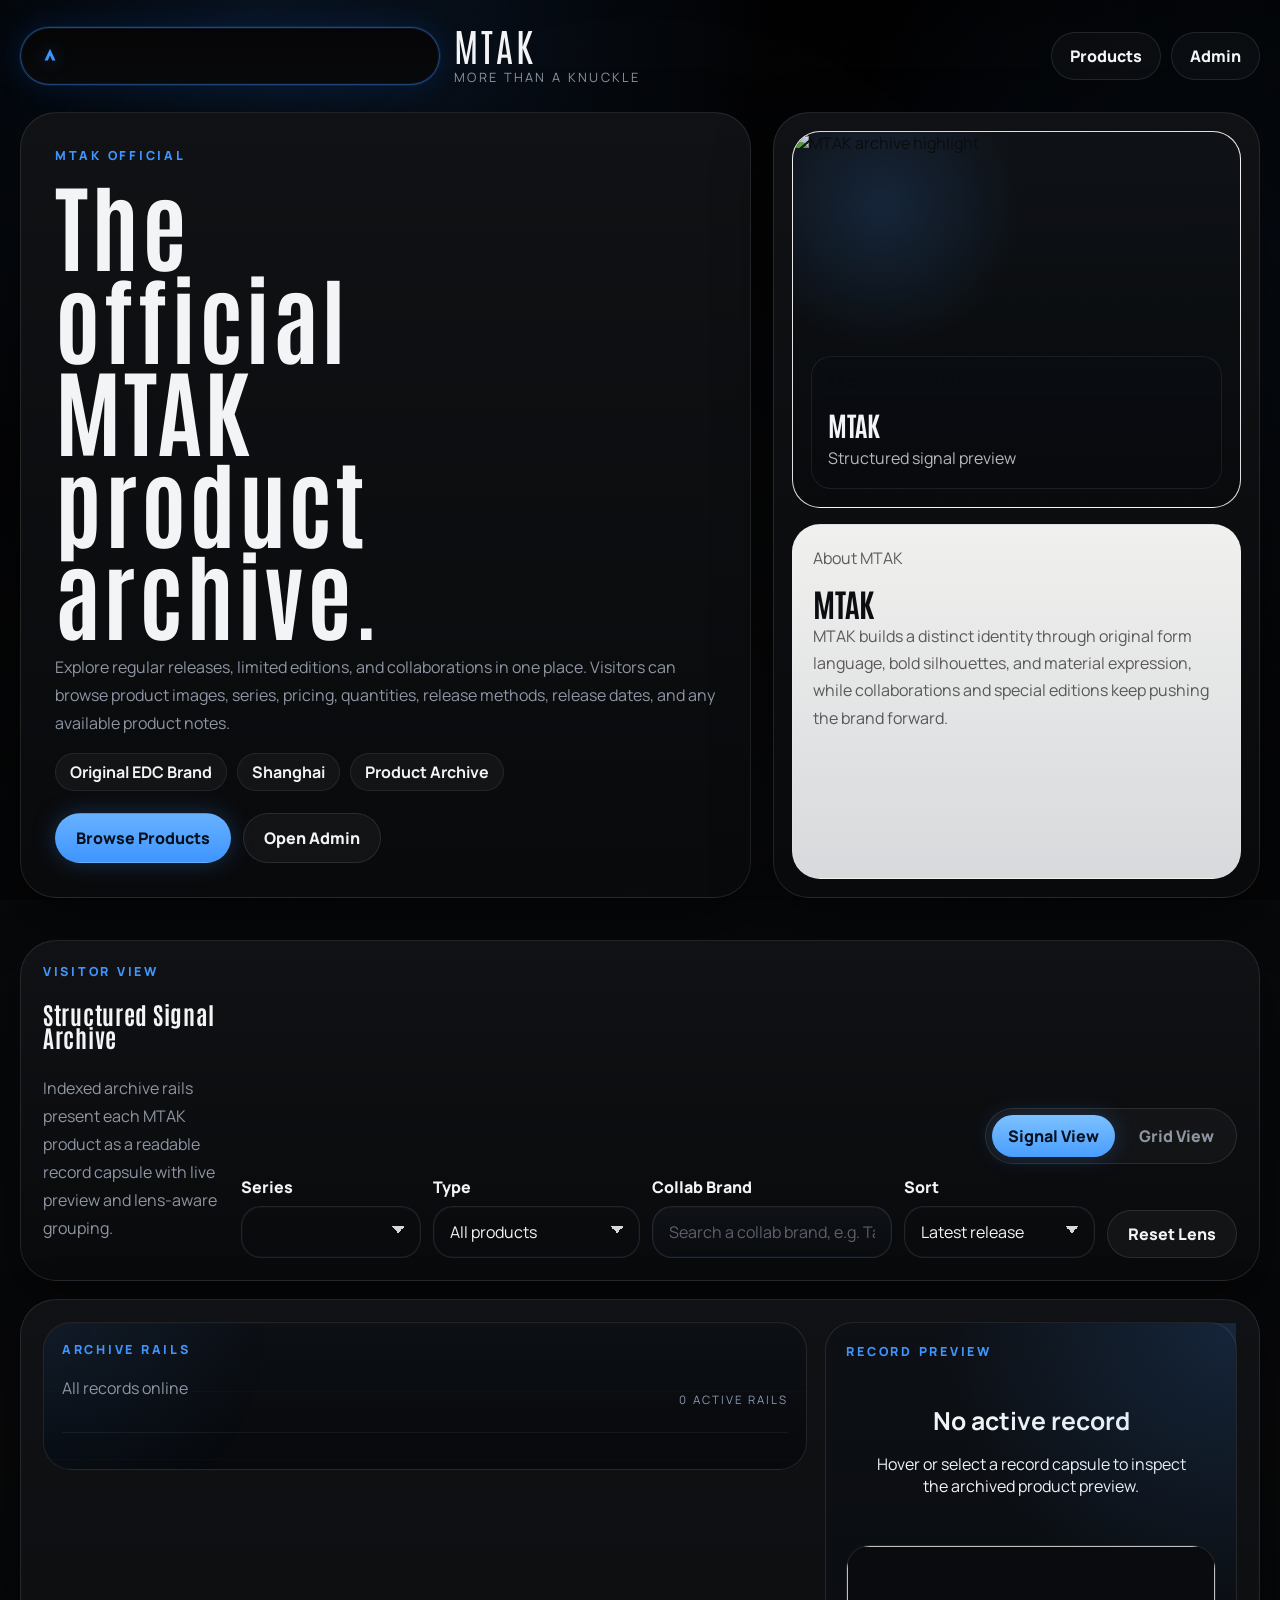
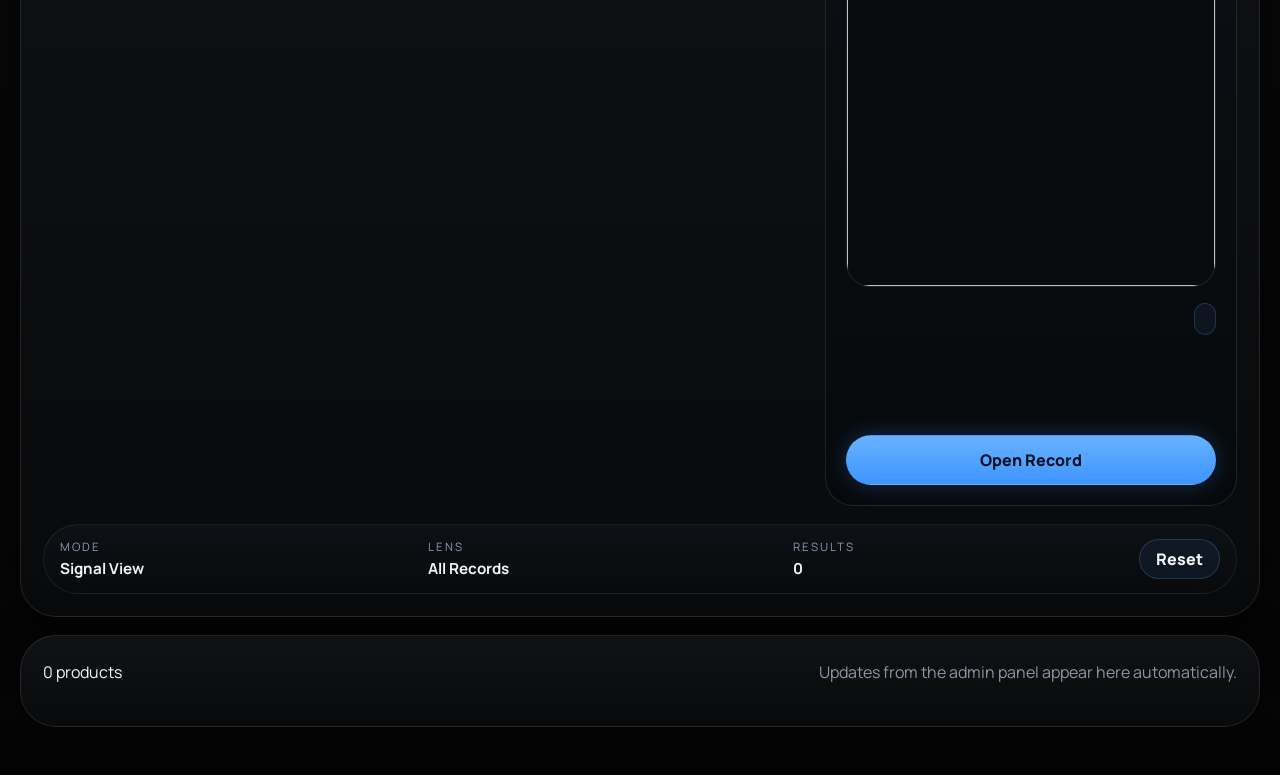
==== commit ceab3c43: "more" ====
--- a/index.html
+++ b/index.html
@@ -54,7 +54,14 @@
 
         <aside class="hero__panel">
           <div class="stat-card stat-card--visual">
-            <img class="logo-art" src="微信图片_2026-03-20_220011_165.jpg" alt="MTAK logo">
+            <div class="hero-carousel">
+              <img id="heroCarouselImage" class="hero-carousel__image is-visible" src="寰俊鍥剧墖_2026-03-20_220011_165.jpg" alt="MTAK archive highlight">
+              <div class="hero-carousel__overlay">
+                <p class="hero-carousel__label">Archive Highlights</p>
+                <strong id="heroCarouselTitle">MTAK</strong>
+                <span id="heroCarouselMeta">Structured signal preview</span>
+              </div>
+            </div>
           </div>
           <div class="stat-card">
             <span class="stat-card__label">About MTAK</span>
@@ -181,7 +188,7 @@
         </div>
         <div id="productGrid" class="product-grid"></div>
         <div id="emptyState" class="empty-state" hidden>
-          <img class="empty-state__logo" src="微信图片_2026-03-20_220011_165.jpg" alt="MTAK logo">
+          <img class="empty-state__logo" src="寰俊鍥剧墖_2026-03-20_220011_165.jpg" alt="MTAK logo">
           <h3>No products yet</h3>
           <p>Add the first product from the admin panel.</p>
           <a class="button button--primary" href="admin.html">Open Admin</a>
@@ -195,7 +202,7 @@
       <img id="dialogImage" alt="">
     </div>
     <div class="dialog__content">
-      <button id="closeDialog" class="dialog__close" aria-label="Close">×</button>
+      <button id="closeDialog" class="dialog__close" aria-label="Close">脳</button>
       <p id="dialogSeries" class="eyebrow"></p>
       <h3 id="dialogName"></h3>
       <div class="dialog__specs" id="dialogSpecs"></div>
--- a/styles.css
+++ b/styles.css
@@ -369,6 +369,77 @@
   background: #f4f4f1;
 }
 
+.hero-carousel {
+  position: relative;
+  width: 100%;
+  height: 100%;
+  overflow: hidden;
+  background:
+    radial-gradient(circle at 20% 20%, rgba(63, 149, 255, 0.16), transparent 30%),
+    linear-gradient(180deg, rgba(10, 13, 18, 0.98), rgba(4, 6, 8, 0.98));
+}
+
+.hero-carousel::after {
+  position: absolute;
+  inset: 0;
+  content: "";
+  background:
+    linear-gradient(180deg, rgba(255, 255, 255, 0.025) 1px, transparent 1px),
+    linear-gradient(90deg, rgba(255, 255, 255, 0.025) 1px, transparent 1px);
+  background-size: 36px 36px;
+  opacity: 0.28;
+}
+
+.hero-carousel__image {
+  width: 100%;
+  height: 100%;
+  object-fit: cover;
+  display: block;
+  opacity: 0;
+  transform: scale(1.03);
+  transition: opacity 0.6s ease, transform 1.8s ease;
+  filter: saturate(0.9) brightness(0.9);
+}
+
+.hero-carousel__image.is-visible {
+  opacity: 1;
+  transform: scale(1);
+}
+
+.hero-carousel__overlay {
+  position: absolute;
+  inset: auto 18px 18px 18px;
+  z-index: 1;
+  display: grid;
+  gap: 8px;
+  padding: 16px;
+  border: 1px solid rgba(255, 255, 255, 0.08);
+  border-radius: 20px;
+  color: var(--ink);
+  background: linear-gradient(180deg, rgba(10, 13, 18, 0.82), rgba(8, 10, 14, 0.88));
+  backdrop-filter: blur(12px);
+}
+
+.hero-carousel__label {
+  margin: 0;
+  color: rgba(198, 222, 255, 0.72);
+  font-size: 0.72rem;
+  font-weight: 800;
+  letter-spacing: 0.18em;
+  text-transform: uppercase;
+}
+
+.hero-carousel__overlay strong {
+  font-family: "Antonio", sans-serif;
+  font-size: 1.7rem;
+  line-height: 1;
+}
+
+.hero-carousel__overlay span {
+  color: rgba(243, 244, 246, 0.74);
+  line-height: 1.6;
+}
+
 .knuckle-pattern {
   position: relative;
   width: 100%;
@@ -671,6 +742,12 @@
   align-items: start;
 }
 
+.archive-rail__controls {
+  display: grid;
+  gap: 10px;
+  justify-items: end;
+}
+
 .archive-rail__meta p {
   margin: 8px 0 0;
   color: var(--muted);
@@ -681,6 +758,36 @@
   display: grid;
   grid-template-columns: repeat(auto-fill, minmax(230px, 1fr));
   gap: 14px;
+}
+
+.archive-rail__pager {
+  display: inline-flex;
+  align-items: center;
+  gap: 8px;
+}
+
+.archive-rail__pager-button {
+  min-height: 32px;
+  padding: 0 12px;
+  border: 1px solid rgba(97, 164, 255, 0.16);
+  border-radius: 999px;
+  color: var(--ink);
+  background: rgba(63, 149, 255, 0.08);
+  font: inherit;
+  font-size: 0.8rem;
+  font-weight: 700;
+  cursor: pointer;
+}
+
+.archive-rail__pager-button:disabled {
+  opacity: 0.35;
+  cursor: not-allowed;
+}
+
+.archive-rail__page {
+  color: rgba(198, 222, 255, 0.72);
+  font-size: 0.74rem;
+  letter-spacing: 0.14em;
 }
 
 .record-capsule {
@@ -1086,8 +1193,10 @@
   border-radius: 20px;
   padding: 14px 16px;
   color: var(--ink);
-  background: rgba(255, 255, 255, 0.04);
+  background: linear-gradient(180deg, rgba(15, 18, 24, 0.96), rgba(10, 12, 16, 0.96));
   font: inherit;
+  box-shadow: inset 0 0 0 1px rgba(63, 149, 255, 0.06);
+  color-scheme: dark;
 }
 
 .field input:focus,
@@ -1106,6 +1215,31 @@
 
 .field textarea {
   resize: vertical;
+}
+
+.field input::placeholder {
+  color: rgba(180, 186, 198, 0.48);
+}
+
+.field select {
+  appearance: none;
+  -webkit-appearance: none;
+  -moz-appearance: none;
+  padding-right: 48px;
+  background-image:
+    linear-gradient(45deg, transparent 50%, rgba(243, 244, 246, 0.88) 50%),
+    linear-gradient(135deg, rgba(243, 244, 246, 0.88) 50%, transparent 50%);
+  background-position:
+    calc(100% - 22px) calc(50% - 3px),
+    calc(100% - 15px) calc(50% - 3px);
+  background-size: 7px 7px, 7px 7px;
+  background-repeat: no-repeat;
+}
+
+.field select option,
+.field select optgroup {
+  color: #eef3fb;
+  background: #0d1117;
 }
 
 .field--compact {
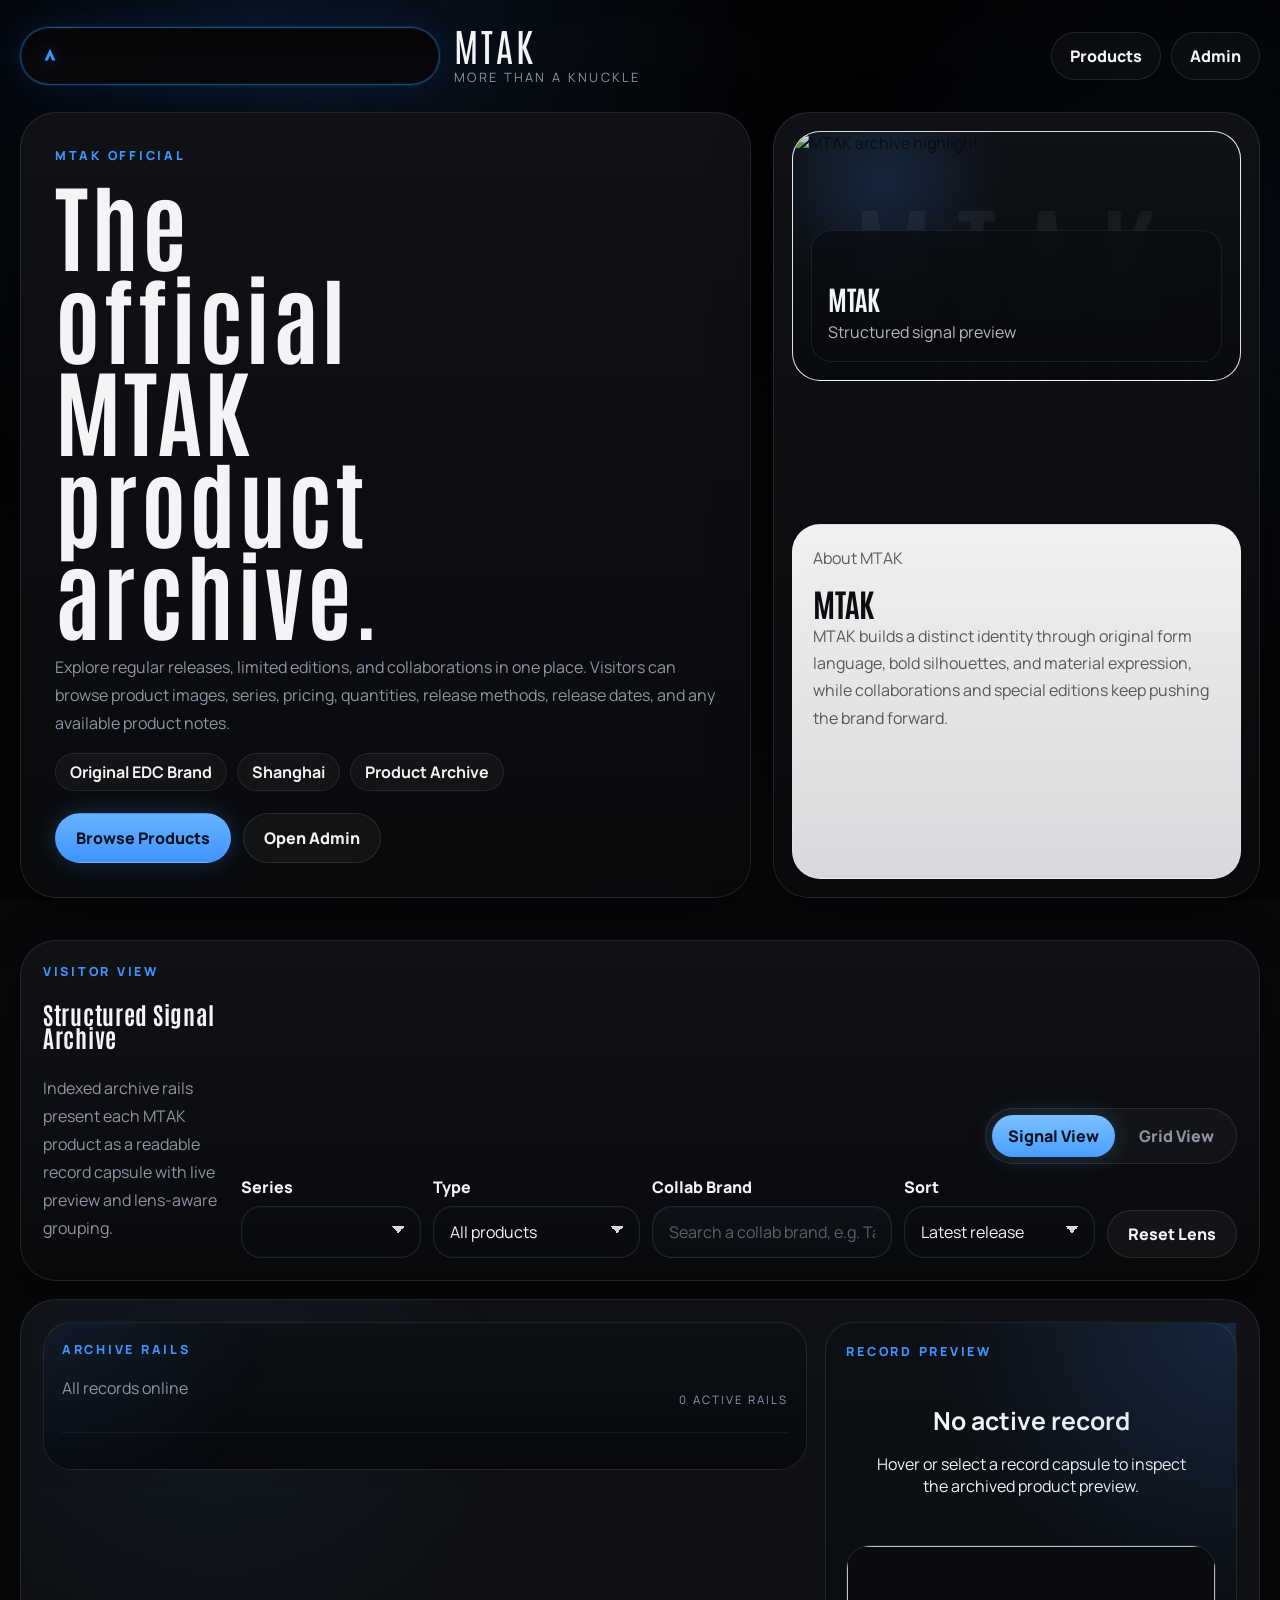
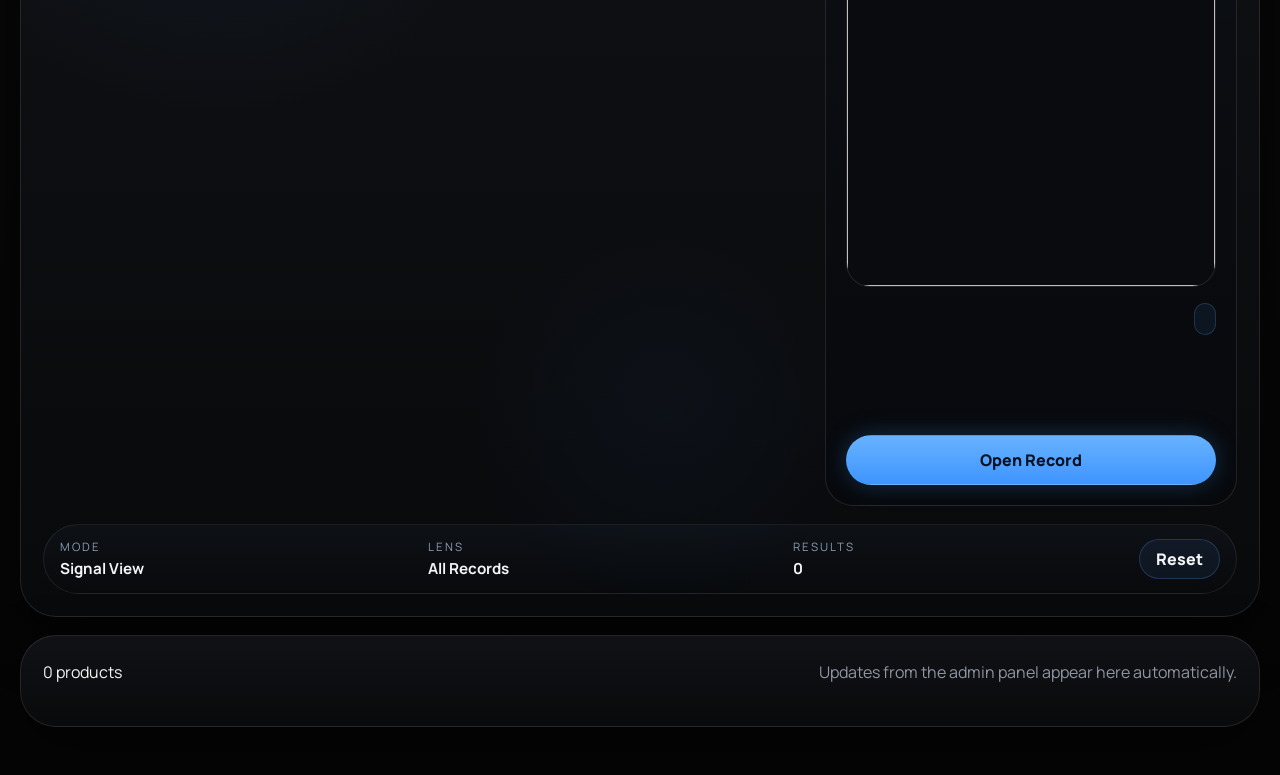
==== commit d6eb937f: "visual improvement" ====
--- a/index.html
+++ b/index.html
@@ -55,6 +55,7 @@
         <aside class="hero__panel">
           <div class="stat-card stat-card--visual">
             <div class="hero-carousel">
+              <div class="hero-carousel__drift" aria-hidden="true">MTAK</div>
               <img id="heroCarouselImage" class="hero-carousel__image is-visible" src="寰俊鍥剧墖_2026-03-20_220011_165.jpg" alt="MTAK archive highlight">
               <div class="hero-carousel__overlay">
                 <p class="hero-carousel__label">Archive Highlights</p>
--- a/styles.css
+++ b/styles.css
@@ -357,6 +357,7 @@
 
 .stat-card--visual {
   min-height: 250px;
+  height: 250px;
   padding: 0;
   overflow: hidden;
 }
@@ -390,7 +391,25 @@
   opacity: 0.28;
 }
 
+.hero-carousel__drift {
+  position: absolute;
+  inset: 50% auto auto 50%;
+  z-index: 0;
+  color: rgba(214, 232, 255, 0.055);
+  font-family: "Antonio", sans-serif;
+  font-size: clamp(4.5rem, 12vw, 8rem);
+  letter-spacing: 0.18em;
+  line-height: 1;
+  transform: translate(-50%, -50%);
+  white-space: nowrap;
+  pointer-events: none;
+  animation: driftWordmark 22s ease-in-out infinite alternate;
+}
+
 .hero-carousel__image {
+  position: absolute;
+  inset: 0;
+  z-index: 0;
   width: 100%;
   height: 100%;
   object-fit: cover;
@@ -409,7 +428,7 @@
 .hero-carousel__overlay {
   position: absolute;
   inset: auto 18px 18px 18px;
-  z-index: 1;
+  z-index: 2;
   display: grid;
   gap: 8px;
   padding: 16px;
@@ -657,6 +676,7 @@
 }
 
 .section--archive {
+  position: relative;
   overflow: hidden;
 }
 
@@ -1022,6 +1042,19 @@
   cursor: pointer;
 }
 
+.section--archive::before {
+  position: absolute;
+  inset: 0;
+  content: "";
+  background:
+    radial-gradient(circle at 16% 14%, rgba(63, 149, 255, 0.08), transparent 24%),
+    radial-gradient(circle at 84% 22%, rgba(173, 219, 255, 0.05), transparent 18%),
+    radial-gradient(circle at 52% 78%, rgba(63, 149, 255, 0.05), transparent 22%);
+  opacity: 0.85;
+  pointer-events: none;
+  animation: archiveGlowShift 16s ease-in-out infinite alternate;
+}
+
 .product-grid {
   display: grid;
   grid-template-columns: repeat(auto-fit, minmax(260px, 1fr));
@@ -1522,6 +1555,36 @@
   }
 }
 
+@keyframes driftWordmark {
+  0% {
+    transform: translate(-52%, -48%);
+    opacity: 0.04;
+  }
+  50% {
+    transform: translate(-49%, -52%);
+    opacity: 0.075;
+  }
+  100% {
+    transform: translate(-46%, -50%);
+    opacity: 0.05;
+  }
+}
+
+@keyframes archiveGlowShift {
+  0% {
+    transform: translate3d(0, 0, 0);
+    opacity: 0.72;
+  }
+  50% {
+    transform: translate3d(0, -6px, 0);
+    opacity: 0.88;
+  }
+  100% {
+    transform: translate3d(0, 4px, 0);
+    opacity: 0.78;
+  }
+}
+
 @media (max-width: 940px) {
   .hero__content,
   .admin-layout,
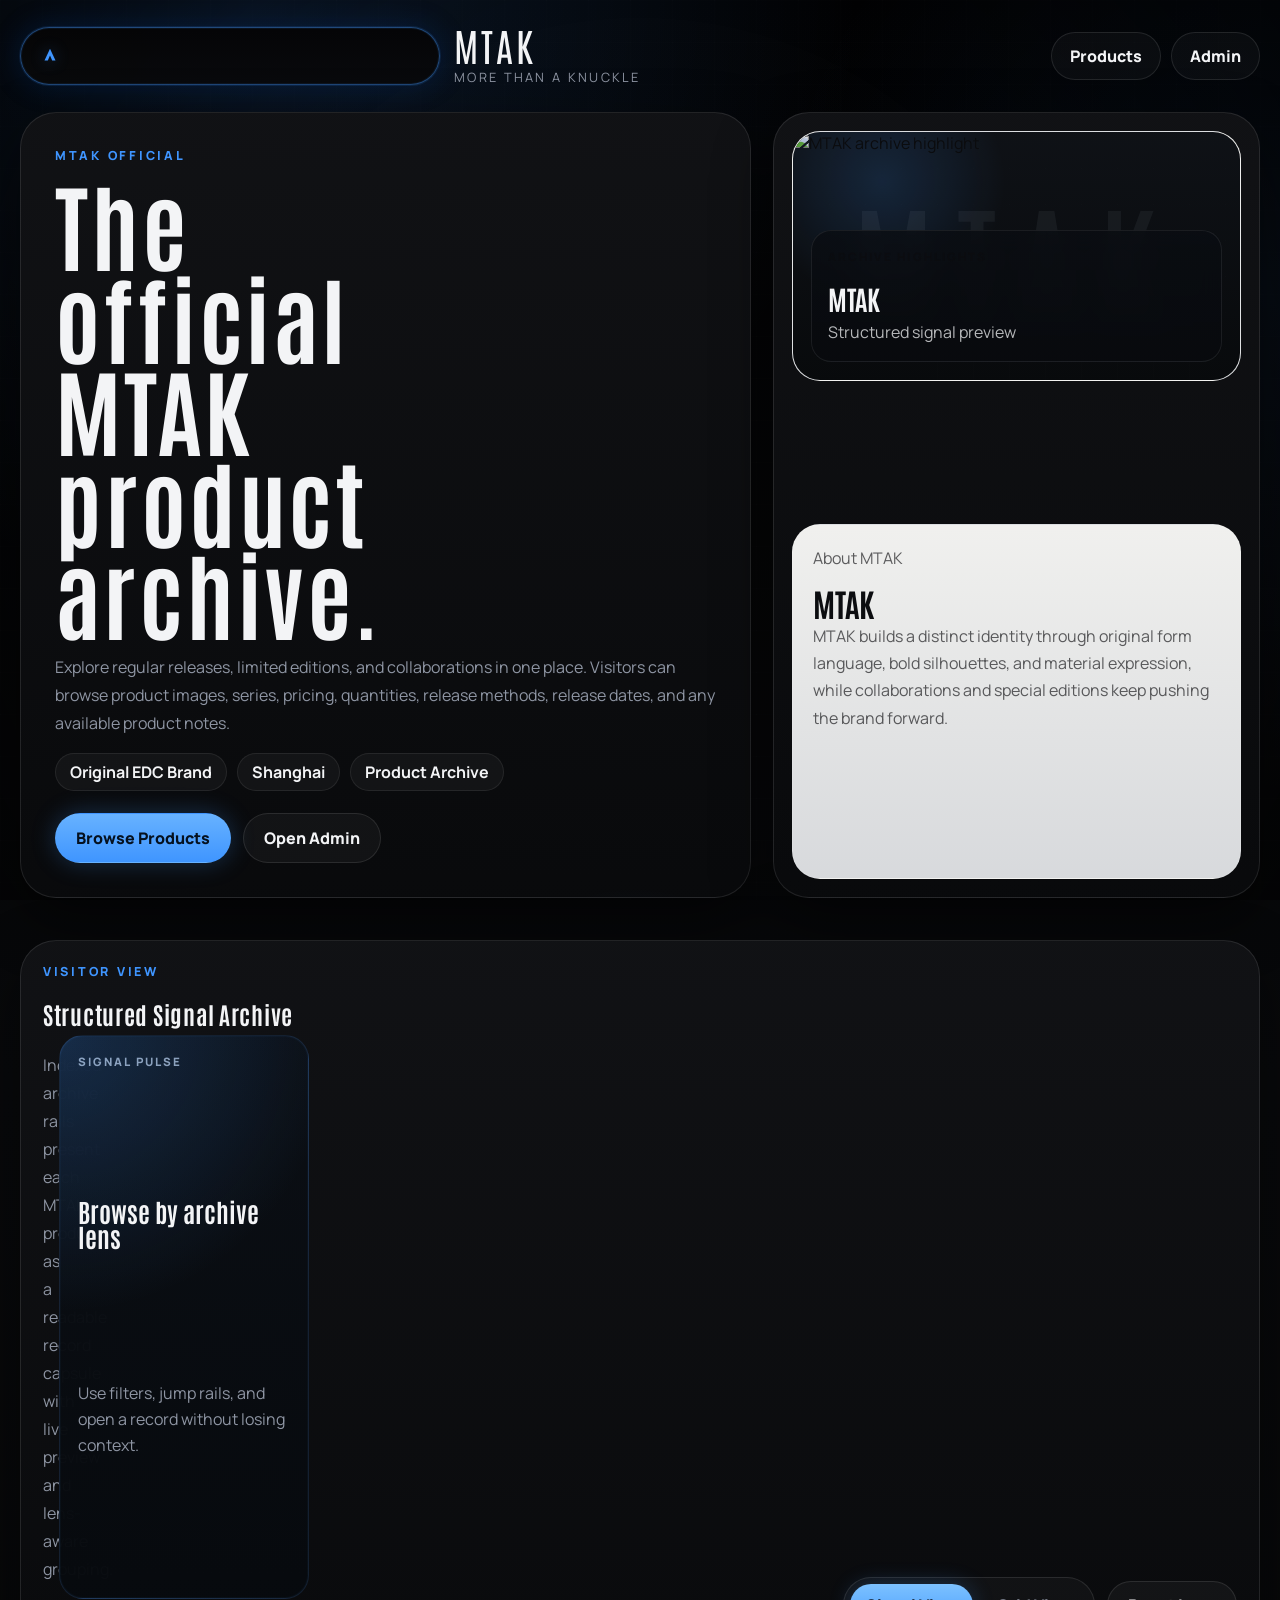
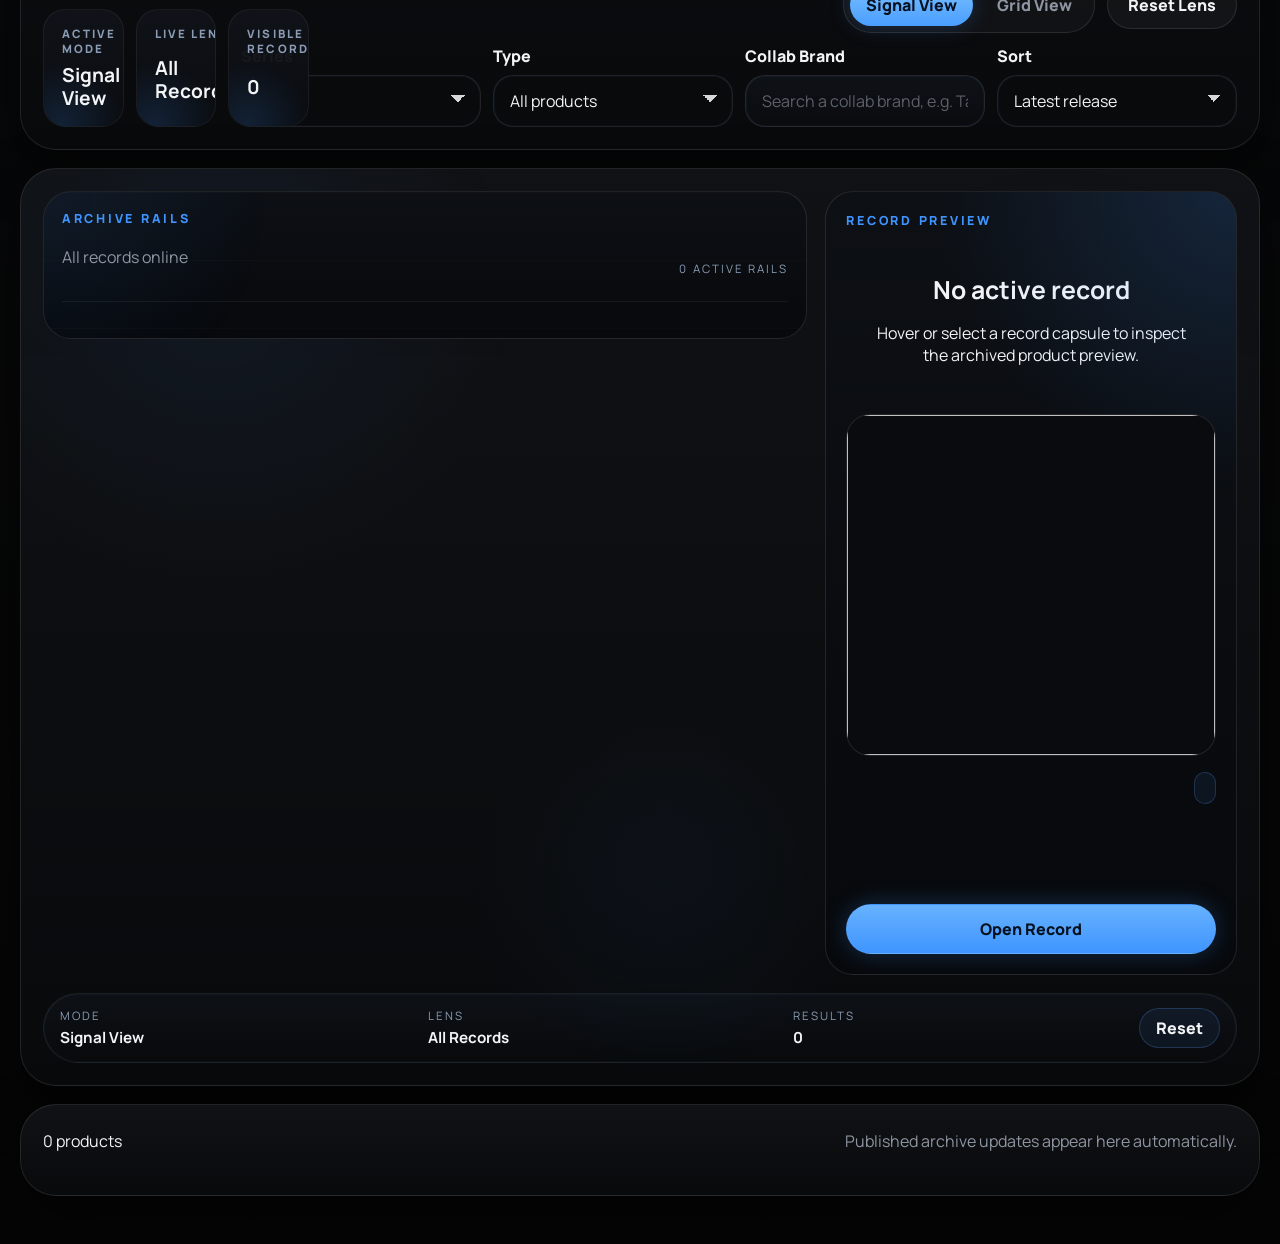
==== commit d58ef3d6: "selfadpatation" ====
--- a/index.html
+++ b/index.html
@@ -28,7 +28,7 @@
         </a>
         <div class="topbar__actions">
           <a class="ghost-link" href="#catalog">Products</a>
-          <a class="ghost-link" href="admin.html">Admin</a>
+          <a class="ghost-link" href="admin.html" data-admin-only hidden>Admin</a>
         </div>
       </nav>
 
@@ -48,7 +48,7 @@
           </div>
           <div class="hero__actions">
             <a class="button button--primary" href="#catalog">Browse Products</a>
-            <a class="button button--secondary" href="admin.html">Open Admin</a>
+            <a class="button button--secondary" href="admin.html" data-admin-only hidden>Open Admin</a>
           </div>
         </section>
 
@@ -82,18 +82,45 @@
           <div class="archive-toolbar__intro">
             <p class="section__eyebrow">Visitor View</p>
             <h2>Structured Signal Archive</h2>
-            <p class="catalog-meta__hint">
-              Indexed archive rails present each MTAK product as a readable record capsule with live preview and lens-aware grouping.
-            </p>
+            <div class="archive-toolbar__lede">
+              <p class="catalog-meta__hint">
+                Indexed archive rails present each MTAK product as a readable record capsule with live preview and lens-aware grouping.
+              </p>
+              <div class="archive-pulse">
+                <div class="archive-pulse__beam" aria-hidden="true"></div>
+                <div class="archive-pulse__body">
+                  <span class="archive-pulse__label">Signal Pulse</span>
+                  <strong id="archivePulseTitle">Browse by archive lens</strong>
+                  <p>Use filters, jump rails, and open a record without losing context.</p>
+                </div>
+              </div>
+            </div>
+            <div class="archive-hero-metrics" aria-label="Archive overview">
+              <div class="archive-metric">
+                <span class="archive-metric__label">Active mode</span>
+                <strong id="heroStatusMode">Signal View</strong>
+              </div>
+              <div class="archive-metric">
+                <span class="archive-metric__label">Live lens</span>
+                <strong id="heroStatusLens">All Records</strong>
+              </div>
+              <div class="archive-metric">
+                <span class="archive-metric__label">Visible records</span>
+                <strong id="heroStatusCount">0</strong>
+              </div>
+            </div>
           </div>
           <div class="archive-toolbar__controls">
-            <div class="view-toggle" role="tablist" aria-label="Catalog views">
-              <button id="signalViewButton" class="view-toggle__button is-active" type="button" role="tab" aria-selected="true">
-                Signal View
-              </button>
-              <button id="gridViewButton" class="view-toggle__button" type="button" role="tab" aria-selected="false">
-                Grid View
-              </button>
+            <div class="archive-toolbar__topline">
+              <div class="view-toggle" role="tablist" aria-label="Catalog views">
+                <button id="signalViewButton" class="view-toggle__button is-active" type="button" role="tab" aria-selected="true">
+                  Signal View
+                </button>
+                <button id="gridViewButton" class="view-toggle__button" type="button" role="tab" aria-selected="false">
+                  Grid View
+                </button>
+              </div>
+              <button id="resetArchiveButton" class="button button--secondary button--compact archive-toolbar__reset" type="button">Reset Lens</button>
             </div>
             <div class="filters filters--archive">
               <label class="field field--compact">
@@ -121,7 +148,6 @@
                   <option value="price-asc">Price: low to high</option>
                 </select>
               </label>
-              <button id="resetArchiveButton" class="button button--secondary button--compact" type="button">Reset Lens</button>
             </div>
           </div>
         </div>
@@ -185,14 +211,14 @@
       <section id="gridSection" class="section">
         <div class="catalog-meta">
           <p id="productCount">0 products</p>
-          <p class="catalog-meta__hint">Updates from the admin panel appear here automatically.</p>
+          <p class="catalog-meta__hint">Published archive updates appear here automatically.</p>
         </div>
         <div id="productGrid" class="product-grid"></div>
         <div id="emptyState" class="empty-state" hidden>
           <img class="empty-state__logo" src="寰俊鍥剧墖_2026-03-20_220011_165.jpg" alt="MTAK logo">
           <h3>No products yet</h3>
-          <p>Add the first product from the admin panel.</p>
-          <a class="button button--primary" href="admin.html">Open Admin</a>
+          <p>The archive will populate automatically once products are published.</p>
+          <a class="button button--primary" href="admin.html" data-admin-only hidden>Open Admin</a>
         </div>
       </section>
     </main>
--- a/styles.css
+++ b/styles.css
@@ -626,6 +626,103 @@
   gap: 10px;
 }
 
+.archive-toolbar__lede {
+  display: grid;
+  grid-template-columns: minmax(0, 1fr) minmax(250px, 320px);
+  gap: 16px;
+  align-items: stretch;
+}
+
+.archive-pulse {
+  position: relative;
+  overflow: hidden;
+  min-height: 132px;
+  border: 1px solid rgba(97, 164, 255, 0.14);
+  border-radius: 24px;
+  background:
+    radial-gradient(circle at top left, rgba(63, 149, 255, 0.22), transparent 45%),
+    linear-gradient(180deg, rgba(11, 15, 21, 0.98), rgba(7, 10, 14, 0.98));
+  box-shadow: inset 0 0 0 1px rgba(63, 149, 255, 0.04);
+}
+
+.archive-pulse__beam {
+  position: absolute;
+  inset: -40% auto auto -20%;
+  width: 180px;
+  height: 180px;
+  border-radius: 50%;
+  background: radial-gradient(circle, rgba(124, 193, 255, 0.3), transparent 62%);
+  filter: blur(6px);
+  animation: archivePulseOrbit 9s ease-in-out infinite alternate;
+}
+
+.archive-pulse__body {
+  position: relative;
+  z-index: 1;
+  display: grid;
+  gap: 8px;
+  height: 100%;
+  padding: 18px;
+}
+
+.archive-pulse__label,
+.archive-metric__label {
+  color: rgba(198, 222, 255, 0.68);
+  font-size: 0.72rem;
+  font-weight: 800;
+  letter-spacing: 0.18em;
+  text-transform: uppercase;
+}
+
+.archive-pulse__body strong {
+  font-family: "Antonio", sans-serif;
+  font-size: 1.6rem;
+  line-height: 1;
+}
+
+.archive-pulse__body p,
+.archive-metric p {
+  margin: 0;
+  color: var(--muted);
+  line-height: 1.65;
+}
+
+.archive-hero-metrics {
+  display: grid;
+  grid-template-columns: repeat(3, minmax(0, 1fr));
+  gap: 12px;
+}
+
+.archive-metric {
+  position: relative;
+  overflow: hidden;
+  display: grid;
+  gap: 8px;
+  min-height: 98px;
+  padding: 16px 18px;
+  border: 1px solid rgba(255, 255, 255, 0.06);
+  border-radius: 22px;
+  background:
+    linear-gradient(180deg, rgba(16, 19, 25, 0.96), rgba(10, 12, 16, 0.98));
+}
+
+.archive-metric::before {
+  position: absolute;
+  inset: auto -12% -60% auto;
+  width: 140px;
+  height: 140px;
+  border-radius: 50%;
+  content: "";
+  background: radial-gradient(circle, rgba(63, 149, 255, 0.16), transparent 64%);
+}
+
+.archive-metric strong {
+  position: relative;
+  z-index: 1;
+  font-size: clamp(1.1rem, 1.5vw, 1.35rem);
+  line-height: 1.2;
+}
+
 .archive-toolbar__intro h2,
 .archive-rail__meta h3,
 .record-capsule__body h4 {
@@ -636,6 +733,15 @@
   display: grid;
   gap: 12px;
   justify-items: end;
+}
+
+.archive-toolbar__topline {
+  display: flex;
+  flex-wrap: wrap;
+  gap: 12px;
+  width: 100%;
+  justify-content: end;
+  align-items: center;
 }
 
 .view-toggle {
@@ -667,8 +773,30 @@
 }
 
 .filters--archive {
+  display: grid;
+  grid-template-columns: repeat(4, minmax(160px, 1fr));
+  gap: 12px;
+  width: 100%;
   justify-content: end;
   align-items: end;
+}
+
+.archive-toolbar__reset {
+  position: relative;
+  overflow: hidden;
+}
+
+.archive-toolbar__reset::after {
+  position: absolute;
+  inset: 0;
+  content: "";
+  background: linear-gradient(120deg, transparent 10%, rgba(124, 193, 255, 0.16) 50%, transparent 90%);
+  transform: translateX(-120%);
+  transition: transform 0.55s ease;
+}
+
+.archive-toolbar__reset:hover::after {
+  transform: translateX(120%);
 }
 
 .button--compact {
@@ -752,7 +880,9 @@
   padding: 16px;
   border: 1px solid rgba(255, 255, 255, 0.05);
   border-radius: 24px;
-  background: linear-gradient(180deg, rgba(15, 18, 23, 0.9), rgba(8, 10, 13, 0.92));
+  background:
+    radial-gradient(circle at top right, rgba(63, 149, 255, 0.08), transparent 28%),
+    linear-gradient(180deg, rgba(15, 18, 23, 0.9), rgba(8, 10, 13, 0.92));
 }
 
 .archive-rail__meta {
@@ -811,6 +941,8 @@
 }
 
 .record-capsule {
+  position: relative;
+  overflow: hidden;
   display: grid;
   grid-template-columns: 88px minmax(0, 1fr);
   gap: 14px;
@@ -826,12 +958,30 @@
   transition: transform 0.22s ease, border-color 0.22s ease, background 0.22s ease, box-shadow 0.22s ease;
 }
 
+.record-capsule::after {
+  position: absolute;
+  inset: 0;
+  content: "";
+  background: linear-gradient(120deg, transparent 12%, rgba(124, 193, 255, 0.08) 46%, transparent 80%);
+  opacity: 0;
+  transform: translateX(-20%);
+  transition: opacity 0.22s ease, transform 0.4s ease;
+  pointer-events: none;
+}
+
 .record-capsule:hover,
 .record-capsule:focus-visible,
 .record-capsule.is-selected {
   transform: translateY(-2px);
   border-color: rgba(124, 193, 255, 0.3);
   box-shadow: 0 0 0 1px rgba(63, 149, 255, 0.12), 0 14px 26px rgba(0, 0, 0, 0.26);
+}
+
+.record-capsule:hover::after,
+.record-capsule:focus-visible::after,
+.record-capsule.is-selected::after {
+  opacity: 1;
+  transform: translateX(18%);
 }
 
 .record-capsule.is-related {
@@ -900,6 +1050,7 @@
   padding: 20px;
   position: sticky;
   top: 18px;
+  overflow: hidden;
 }
 
 .record-panel::before {
@@ -1019,6 +1170,7 @@
   border: 1px solid rgba(255, 255, 255, 0.08);
   border-radius: 999px;
   background: linear-gradient(180deg, rgba(14, 17, 22, 0.98), rgba(8, 10, 12, 0.98));
+  box-shadow: inset 0 0 0 1px rgba(63, 149, 255, 0.05);
 }
 
 .status-strip__item {
@@ -1585,6 +1737,21 @@
   }
 }
 
+@keyframes archivePulseOrbit {
+  0% {
+    transform: translate3d(0, 0, 0) scale(0.95);
+    opacity: 0.5;
+  }
+  50% {
+    transform: translate3d(36px, 18px, 0) scale(1.08);
+    opacity: 0.85;
+  }
+  100% {
+    transform: translate3d(88px, 42px, 0) scale(0.98);
+    opacity: 0.6;
+  }
+}
+
 @media (max-width: 940px) {
   .hero__content,
   .admin-layout,
@@ -1610,6 +1777,16 @@
     justify-items: stretch;
   }
 
+  .archive-toolbar__lede,
+  .archive-hero-metrics,
+  .filters--archive {
+    grid-template-columns: 1fr;
+  }
+
+  .archive-toolbar__topline {
+    justify-content: stretch;
+  }
+
   .filters--archive {
     justify-content: start;
   }
@@ -1638,6 +1815,14 @@
     gap: 2px;
   }
 
+  .topbar {
+    align-items: flex-start;
+  }
+
+  .topbar__actions {
+    width: 100%;
+  }
+
   .form-grid,
   .admin-item {
     grid-template-columns: 1fr;
@@ -1655,6 +1840,23 @@
     flex: 1;
   }
 
+  .archive-toolbar__topline > * {
+    width: 100%;
+  }
+
+  .archive-pulse {
+    min-height: 112px;
+  }
+
+  .archive-metric {
+    min-height: 84px;
+  }
+
+  .field--compact,
+  .field--wide {
+    min-width: 0;
+  }
+
   .archive-rail__track,
   .record-capsule {
     grid-template-columns: 1fr;
@@ -1667,6 +1869,11 @@
   .status-strip {
     border-radius: 24px;
     align-items: start;
+  }
+
+  .status-strip__item,
+  .status-strip__action {
+    width: 100%;
   }
 
   .hero__copy,
@@ -1684,6 +1891,15 @@
     font-size: 2.9rem;
   }
 
+  .hero__text {
+    line-height: 1.6;
+  }
+
+  .hero__actions .button,
+  .topbar__actions .ghost-link {
+    width: 100%;
+  }
+
   .archive-rails-shell,
   .record-panel {
     border-radius: 24px;
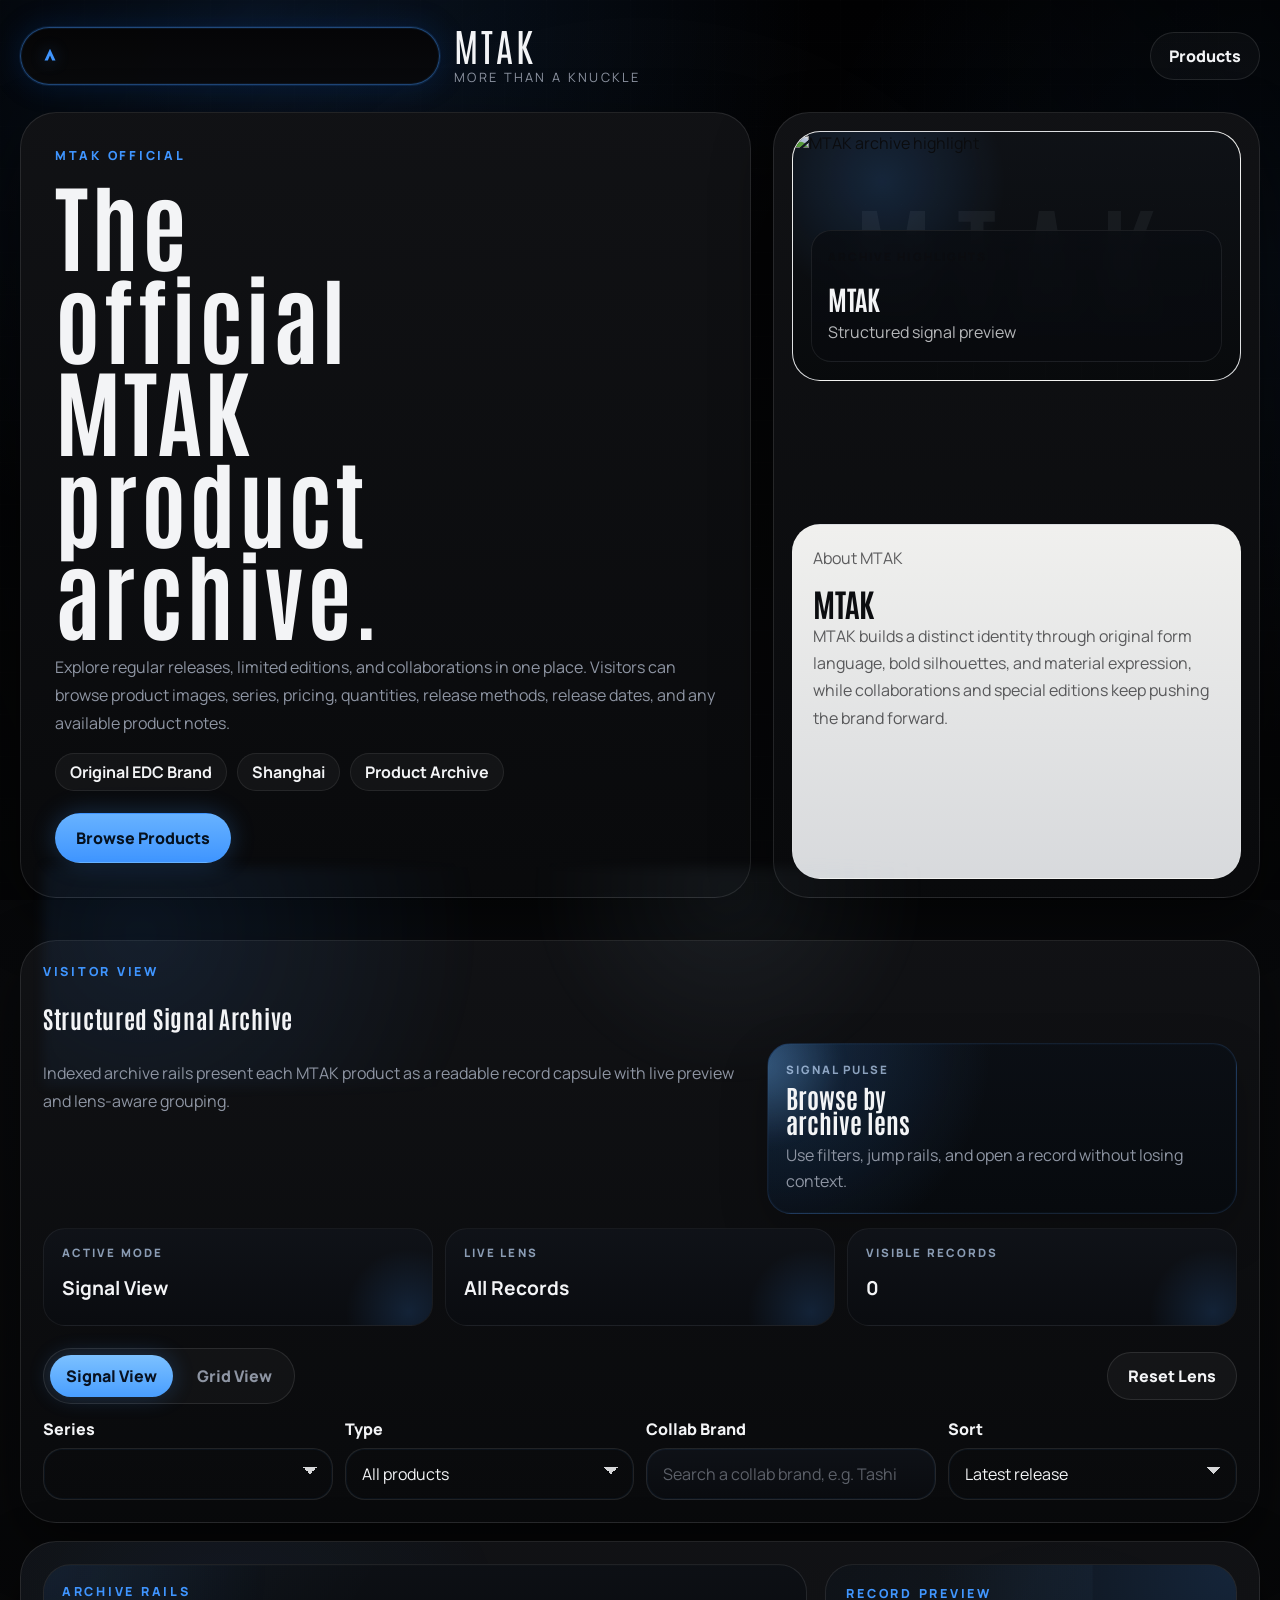
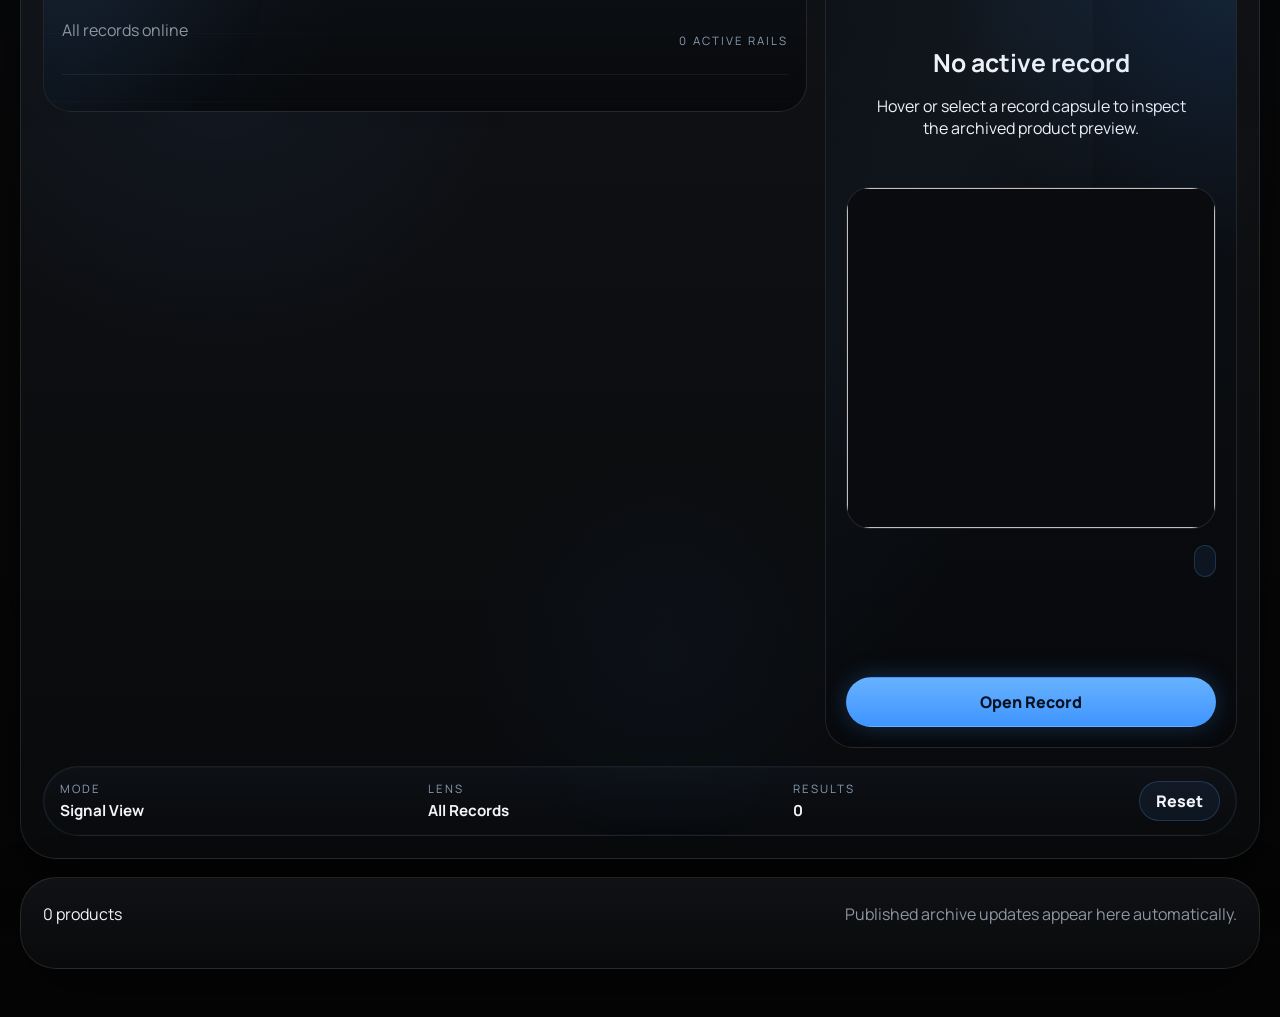
==== commit b45ff87a: "selfadptation2" ====
--- a/index.html
+++ b/index.html
@@ -28,7 +28,6 @@
         </a>
         <div class="topbar__actions">
           <a class="ghost-link" href="#catalog">Products</a>
-          <a class="ghost-link" href="admin.html" data-admin-only hidden>Admin</a>
         </div>
       </nav>
 
@@ -48,7 +47,6 @@
           </div>
           <div class="hero__actions">
             <a class="button button--primary" href="#catalog">Browse Products</a>
-            <a class="button button--secondary" href="admin.html" data-admin-only hidden>Open Admin</a>
           </div>
         </section>
 
@@ -218,7 +216,6 @@
           <img class="empty-state__logo" src="寰俊鍥剧墖_2026-03-20_220011_165.jpg" alt="MTAK logo">
           <h3>No products yet</h3>
           <p>The archive will populate automatically once products are published.</p>
-          <a class="button button--primary" href="admin.html" data-admin-only hidden>Open Admin</a>
         </div>
       </section>
     </main>
--- a/styles.css
+++ b/styles.css
@@ -614,35 +614,50 @@
 }
 
 .archive-toolbar {
-  display: grid;
-  grid-template-columns: minmax(0, 1fr) auto;
+  position: relative;
+  display: grid;
   gap: 22px;
-  align-items: end;
   width: 100%;
 }
 
+.archive-toolbar::before {
+  position: absolute;
+  inset: -18% 18% auto 0;
+  height: 220px;
+  content: "";
+  background:
+    radial-gradient(circle at 10% 30%, rgba(63, 149, 255, 0.1), transparent 38%),
+    radial-gradient(circle at 70% 10%, rgba(186, 225, 255, 0.06), transparent 28%);
+  filter: blur(6px);
+  pointer-events: none;
+}
+
 .archive-toolbar__intro {
-  display: grid;
-  gap: 10px;
+  position: relative;
+  z-index: 1;
+  display: grid;
+  gap: 14px;
 }
 
 .archive-toolbar__lede {
   display: grid;
-  grid-template-columns: minmax(0, 1fr) minmax(250px, 320px);
-  gap: 16px;
+  grid-template-columns: minmax(0, 1.2fr) minmax(300px, 0.8fr);
+  gap: 18px;
   align-items: stretch;
 }
 
 .archive-pulse {
   position: relative;
   overflow: hidden;
-  min-height: 132px;
+  min-height: 164px;
   border: 1px solid rgba(97, 164, 255, 0.14);
   border-radius: 24px;
   background:
     radial-gradient(circle at top left, rgba(63, 149, 255, 0.22), transparent 45%),
     linear-gradient(180deg, rgba(11, 15, 21, 0.98), rgba(7, 10, 14, 0.98));
-  box-shadow: inset 0 0 0 1px rgba(63, 149, 255, 0.04);
+  box-shadow:
+    inset 0 0 0 1px rgba(63, 149, 255, 0.04),
+    0 18px 48px rgba(0, 0, 0, 0.22);
 }
 
 .archive-pulse__beam {
@@ -676,8 +691,9 @@
 
 .archive-pulse__body strong {
   font-family: "Antonio", sans-serif;
-  font-size: 1.6rem;
-  line-height: 1;
+  font-size: clamp(1.55rem, 2vw, 2.2rem);
+  line-height: 0.95;
+  max-width: 12ch;
 }
 
 .archive-pulse__body p,
@@ -730,9 +746,10 @@
 }
 
 .archive-toolbar__controls {
-  display: grid;
-  gap: 12px;
-  justify-items: end;
+  position: relative;
+  z-index: 1;
+  display: grid;
+  gap: 14px;
 }
 
 .archive-toolbar__topline {
@@ -740,7 +757,7 @@
   flex-wrap: wrap;
   gap: 12px;
   width: 100%;
-  justify-content: end;
+  justify-content: space-between;
   align-items: center;
 }
 
@@ -777,7 +794,6 @@
   grid-template-columns: repeat(4, minmax(160px, 1fr));
   gap: 12px;
   width: 100%;
-  justify-content: end;
   align-items: end;
 }
 
@@ -843,6 +859,17 @@
     linear-gradient(180deg, rgba(255, 255, 255, 0.025) 1px, transparent 1px);
   background-size: auto, 100% 68px;
   opacity: 0.72;
+}
+
+.archive-rails-shell::after,
+.record-panel::after {
+  position: absolute;
+  inset: 0;
+  content: "";
+  pointer-events: none;
+  background: linear-gradient(120deg, transparent 0%, rgba(124, 193, 255, 0.04) 42%, transparent 72%);
+  transform: translateX(-35%);
+  animation: panelSweep 12s ease-in-out infinite;
 }
 
 .archive-rails__header {
@@ -958,6 +985,19 @@
   transition: transform 0.22s ease, border-color 0.22s ease, background 0.22s ease, box-shadow 0.22s ease;
 }
 
+.record-capsule::before {
+  position: absolute;
+  inset: auto auto -40% -10%;
+  width: 110px;
+  height: 110px;
+  border-radius: 50%;
+  content: "";
+  background: radial-gradient(circle, rgba(63, 149, 255, 0.18), transparent 68%);
+  opacity: 0;
+  transition: opacity 0.25s ease;
+  pointer-events: none;
+}
+
 .record-capsule::after {
   position: absolute;
   inset: 0;
@@ -972,9 +1012,15 @@
 .record-capsule:hover,
 .record-capsule:focus-visible,
 .record-capsule.is-selected {
-  transform: translateY(-2px);
+  transform: translateY(-4px) scale(1.01);
   border-color: rgba(124, 193, 255, 0.3);
-  box-shadow: 0 0 0 1px rgba(63, 149, 255, 0.12), 0 14px 26px rgba(0, 0, 0, 0.26);
+  box-shadow: 0 0 0 1px rgba(63, 149, 255, 0.16), 0 18px 34px rgba(0, 0, 0, 0.3);
+}
+
+.record-capsule:hover::before,
+.record-capsule:focus-visible::before,
+.record-capsule.is-selected::before {
+  opacity: 1;
 }
 
 .record-capsule:hover::after,
@@ -1752,6 +1798,23 @@
   }
 }
 
+@keyframes panelSweep {
+  0% {
+    transform: translateX(-45%);
+    opacity: 0;
+  }
+  20% {
+    opacity: 0.55;
+  }
+  60% {
+    opacity: 0.2;
+  }
+  100% {
+    transform: translateX(45%);
+    opacity: 0;
+  }
+}
+
 @media (max-width: 940px) {
   .hero__content,
   .admin-layout,
@@ -1845,7 +1908,7 @@
   }
 
   .archive-pulse {
-    min-height: 112px;
+    min-height: 118px;
   }
 
   .archive-metric {
@@ -1857,13 +1920,47 @@
     min-width: 0;
   }
 
-  .archive-rail__track,
+  .archive-rail__track {
+    grid-template-columns: repeat(2, minmax(0, 1fr));
+    gap: 10px;
+  }
+
   .record-capsule {
     grid-template-columns: 1fr;
+    gap: 10px;
+    padding: 10px;
+    border-radius: 18px;
   }
 
   .record-capsule__media {
-    aspect-ratio: 1.15 / 1;
+    aspect-ratio: 1 / 0.82;
+    border-radius: 14px;
+  }
+
+  .record-capsule__body {
+    gap: 8px;
+  }
+
+  .record-capsule__body h4 {
+    font-size: 0.92rem;
+    line-height: 1.25;
+    white-space: normal;
+    overflow: visible;
+    text-overflow: clip;
+  }
+
+  .record-capsule__meta,
+  .record-capsule__footer {
+    gap: 6px;
+  }
+
+  .record-capsule__meta span,
+  .record-capsule__type,
+  .record-capsule__method,
+  .record-chip {
+    min-height: 28px;
+    padding: 0 8px;
+    font-size: 0.68rem;
   }
 
   .status-strip {
@@ -1905,3 +2002,17 @@
     border-radius: 24px;
   }
 }
+
+@media (max-width: 520px) {
+  .archive-hero-metrics {
+    grid-template-columns: repeat(2, minmax(0, 1fr));
+  }
+
+  .archive-metric:last-child {
+    grid-column: 1 / -1;
+  }
+
+  .archive-rail__track {
+    grid-template-columns: repeat(2, minmax(0, 1fr));
+  }
+}
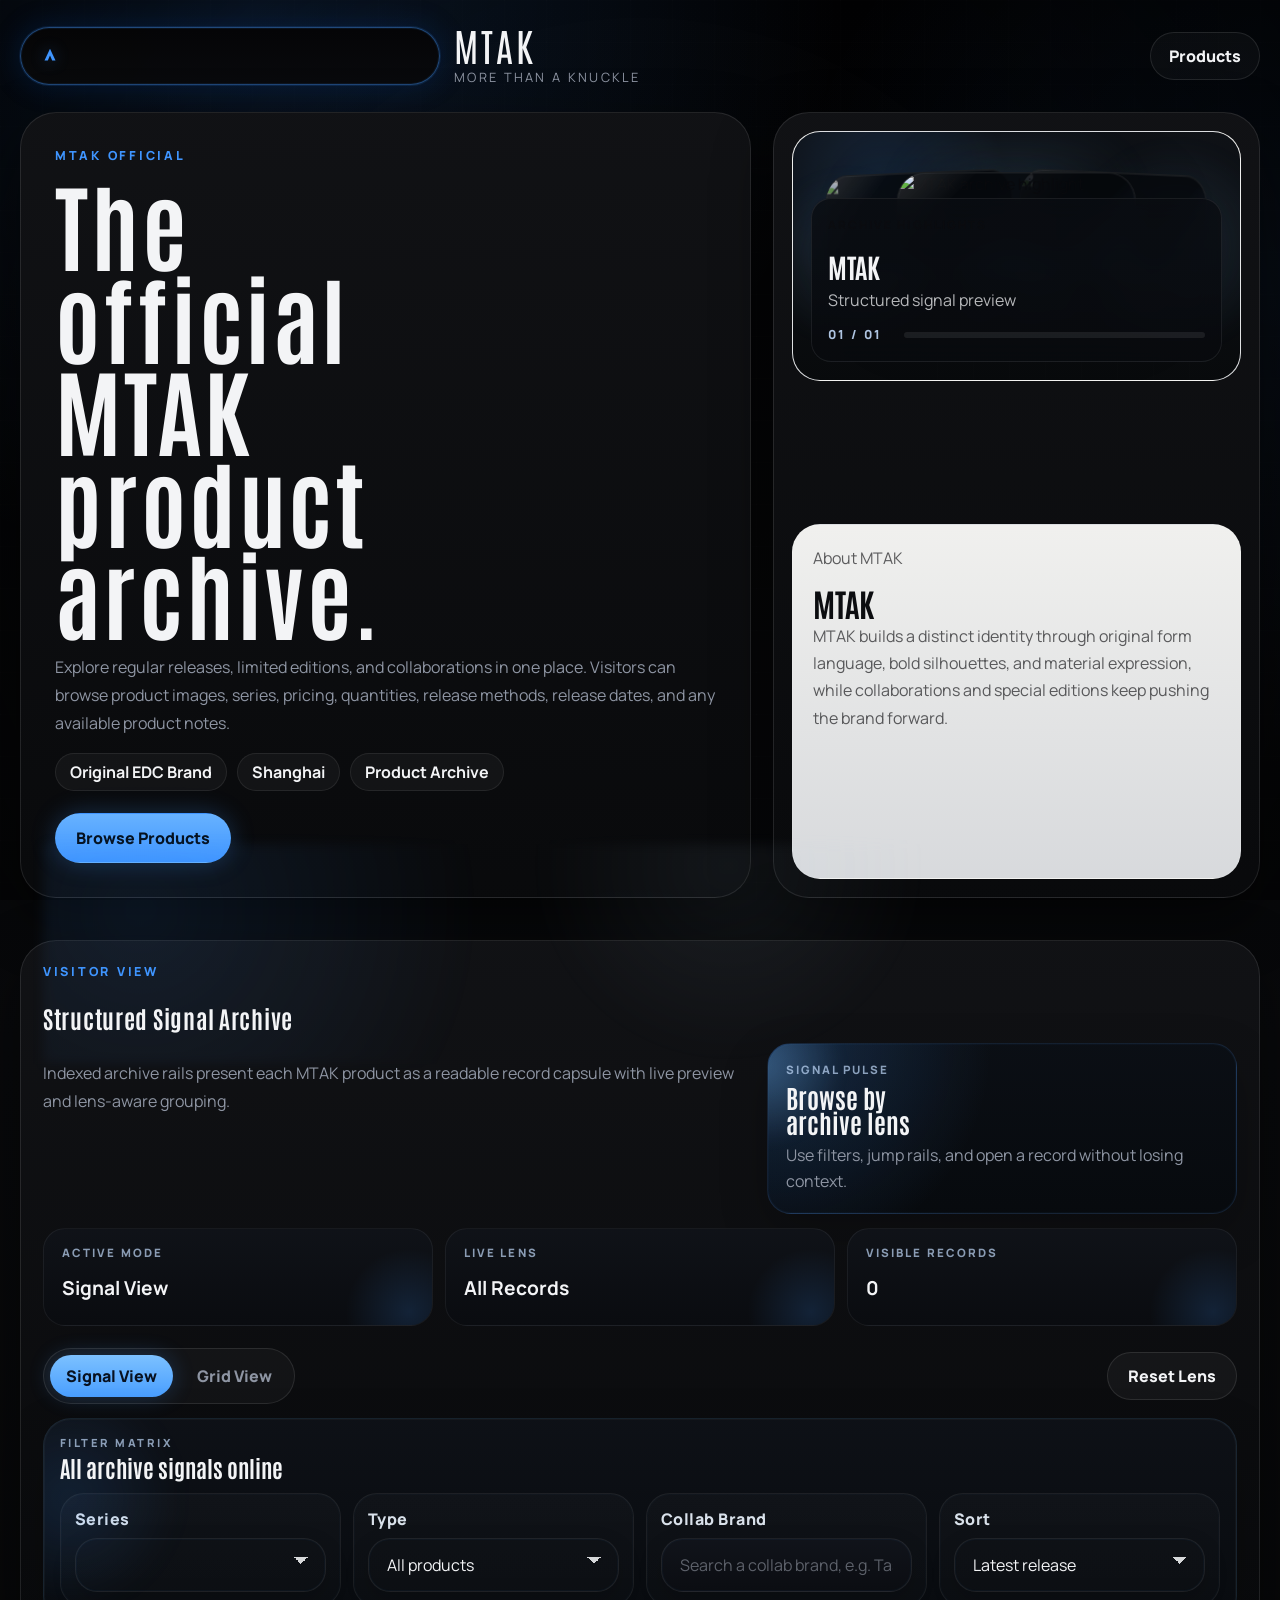
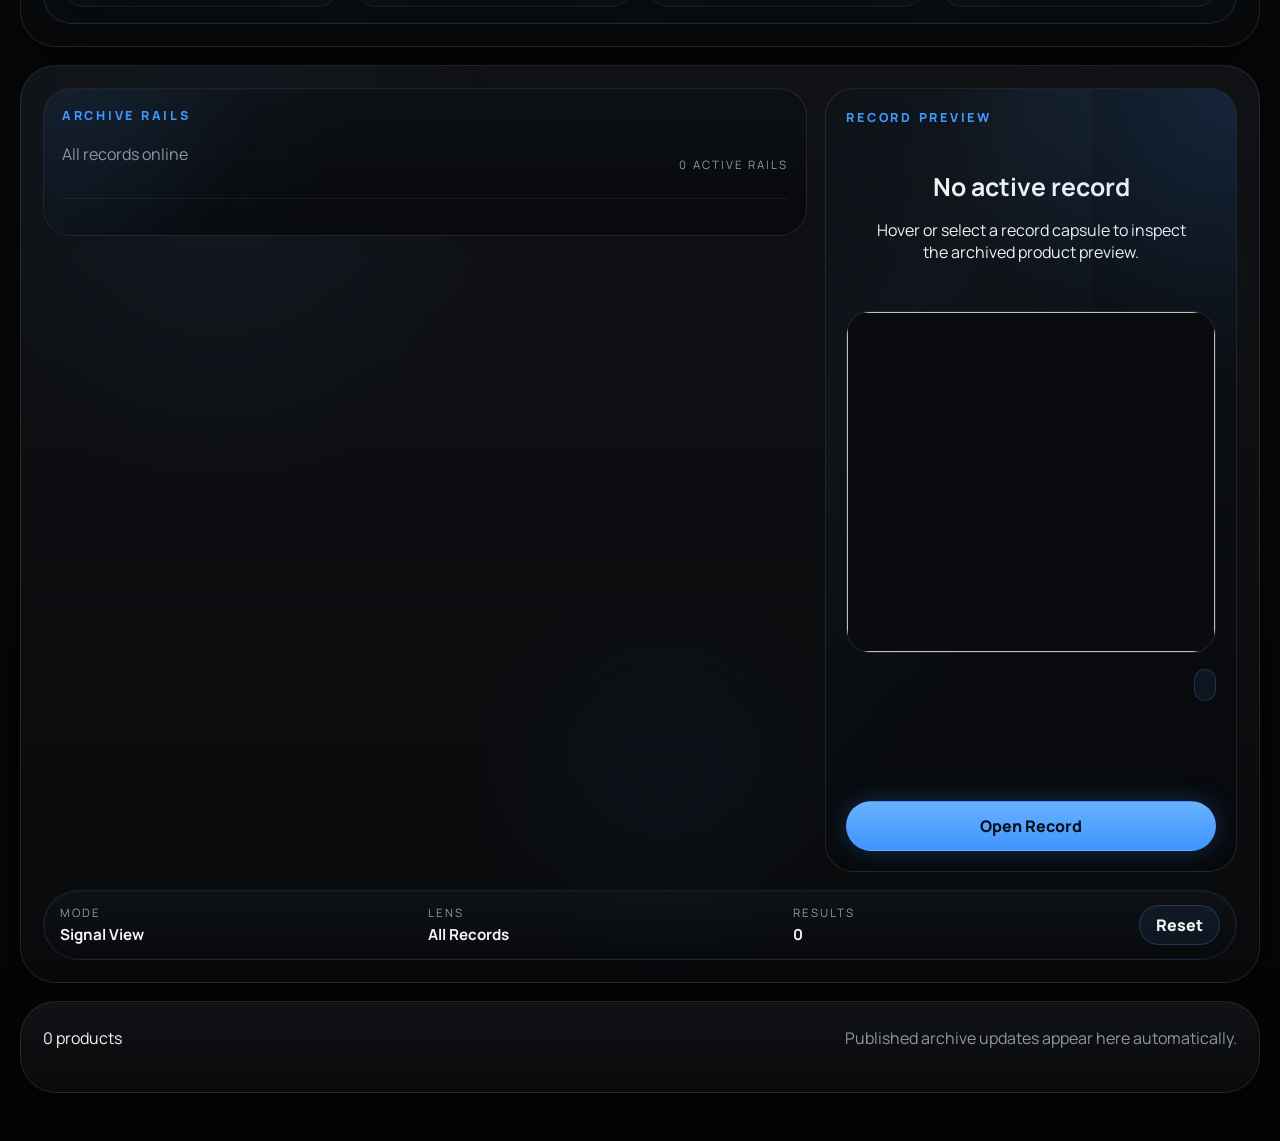
==== commit 8d1da747: "improvement" ====
--- a/index.html
+++ b/index.html
@@ -52,13 +52,31 @@
 
         <aside class="hero__panel">
           <div class="stat-card stat-card--visual">
-            <div class="hero-carousel">
+            <div id="heroCarousel" class="hero-carousel">
               <div class="hero-carousel__drift" aria-hidden="true">MTAK</div>
-              <img id="heroCarouselImage" class="hero-carousel__image is-visible" src="寰俊鍥剧墖_2026-03-20_220011_165.jpg" alt="MTAK archive highlight">
+              <div class="hero-carousel__orb hero-carousel__orb--left" aria-hidden="true"></div>
+              <div class="hero-carousel__orb hero-carousel__orb--right" aria-hidden="true"></div>
+              <div class="hero-carousel__scene" aria-hidden="true">
+                <div class="hero-carousel__stack">
+                  <div class="hero-carousel__card hero-carousel__card--prev">
+                    <img id="heroCarouselPrevImage" class="hero-carousel__image hero-carousel__image--ghost" src="寰俊鍥剧墖_2026-03-20_220011_165.jpg" alt="">
+                  </div>
+                  <div class="hero-carousel__card hero-carousel__card--current">
+                    <img id="heroCarouselImage" class="hero-carousel__image is-visible" src="寰俊鍥剧墖_2026-03-20_220011_165.jpg" alt="MTAK archive highlight">
+                  </div>
+                  <div class="hero-carousel__card hero-carousel__card--next">
+                    <img id="heroCarouselNextImage" class="hero-carousel__image hero-carousel__image--ghost" src="寰俊鍥剧墖_2026-03-20_220011_165.jpg" alt="">
+                  </div>
+                </div>
+              </div>
               <div class="hero-carousel__overlay">
                 <p class="hero-carousel__label">Archive Highlights</p>
                 <strong id="heroCarouselTitle">MTAK</strong>
                 <span id="heroCarouselMeta">Structured signal preview</span>
+                <div class="hero-carousel__status">
+                  <span id="heroCarouselCount">01 / 01</span>
+                  <div class="hero-carousel__progress"><span id="heroCarouselProgress"></span></div>
+                </div>
               </div>
             </div>
           </div>
@@ -120,32 +138,41 @@
               </div>
               <button id="resetArchiveButton" class="button button--secondary button--compact archive-toolbar__reset" type="button">Reset Lens</button>
             </div>
-            <div class="filters filters--archive">
-              <label class="field field--compact">
-                <span>Series</span>
-                <select id="seriesFilter"></select>
-              </label>
-              <label class="field field--compact">
-                <span>Type</span>
-                <select id="collabFilter">
-                  <option value="all">All products</option>
-                  <option value="collab">Collaborations only</option>
-                  <option value="regular">Non-collab only</option>
-                </select>
-              </label>
-              <label class="field field--compact field--wide">
-                <span>Collab Brand</span>
-                <input id="collabSearch" type="text" placeholder="Search a collab brand, e.g. Tashi">
-              </label>
-              <label class="field field--compact">
-                <span>Sort</span>
-                <select id="sortFilter">
-                  <option value="release-desc">Latest release</option>
-                  <option value="release-asc">Earliest release</option>
-                  <option value="price-desc">Price: high to low</option>
-                  <option value="price-asc">Price: low to high</option>
-                </select>
-              </label>
+            <div class="filter-surface">
+              <div class="filter-surface__head">
+                <div>
+                  <span class="filter-surface__eyebrow">Filter Matrix</span>
+                  <strong id="filterFocusLabel">All archive signals online</strong>
+                </div>
+                <div id="activeFilterChips" class="active-filter-chips" aria-live="polite"></div>
+              </div>
+              <div class="filters filters--archive">
+                <label class="field field--compact">
+                  <span>Series</span>
+                  <select id="seriesFilter"></select>
+                </label>
+                <label class="field field--compact">
+                  <span>Type</span>
+                  <select id="collabFilter">
+                    <option value="all">All products</option>
+                    <option value="collab">Collaborations only</option>
+                    <option value="regular">Non-collab only</option>
+                  </select>
+                </label>
+                <label class="field field--compact field--wide">
+                  <span>Collab Brand</span>
+                  <input id="collabSearch" type="text" placeholder="Search a collab brand, e.g. Tashi">
+                </label>
+                <label class="field field--compact">
+                  <span>Sort</span>
+                  <select id="sortFilter">
+                    <option value="release-desc">Latest release</option>
+                    <option value="release-asc">Earliest release</option>
+                    <option value="price-desc">Price: high to low</option>
+                    <option value="price-asc">Price: low to high</option>
+                  </select>
+                </label>
+              </div>
             </div>
           </div>
         </div>
--- a/styles.css
+++ b/styles.css
@@ -375,9 +375,28 @@
   width: 100%;
   height: 100%;
   overflow: hidden;
+  isolation: isolate;
+  perspective: 1600px;
+  --hero-tilt-x: 0deg;
+  --hero-tilt-y: 0deg;
+  --hero-shift-x: 0px;
+  --hero-shift-y: 0px;
+  --hero-scroll-lift: 0px;
   background:
     radial-gradient(circle at 20% 20%, rgba(63, 149, 255, 0.16), transparent 30%),
     linear-gradient(180deg, rgba(10, 13, 18, 0.98), rgba(4, 6, 8, 0.98));
+}
+
+.hero-carousel::before {
+  position: absolute;
+  inset: 8% 12% auto;
+  z-index: 0;
+  height: 56%;
+  border-radius: 999px;
+  content: "";
+  background: radial-gradient(circle, rgba(113, 194, 255, 0.28), transparent 68%);
+  filter: blur(24px);
+  opacity: 0.8;
 }
 
 .hero-carousel::after {
@@ -394,16 +413,117 @@
 .hero-carousel__drift {
   position: absolute;
   inset: 50% auto auto 50%;
-  z-index: 0;
+  z-index: 1;
   color: rgba(214, 232, 255, 0.055);
   font-family: "Antonio", sans-serif;
   font-size: clamp(4.5rem, 12vw, 8rem);
   letter-spacing: 0.18em;
   line-height: 1;
-  transform: translate(-50%, -50%);
+  transform: translate(calc(-50% + var(--hero-shift-x) * 0.18), calc(-50% + var(--hero-shift-y) * 0.12));
   white-space: nowrap;
   pointer-events: none;
   animation: driftWordmark 22s ease-in-out infinite alternate;
+}
+
+.hero-carousel__orb {
+  position: absolute;
+  z-index: 1;
+  width: 180px;
+  height: 180px;
+  border-radius: 50%;
+  background: radial-gradient(circle, rgba(123, 193, 255, 0.22), transparent 68%);
+  filter: blur(12px);
+  opacity: 0.72;
+  pointer-events: none;
+}
+
+.hero-carousel__orb--left {
+  top: 14%;
+  left: -8%;
+  animation: heroOrbFloat 11s ease-in-out infinite;
+}
+
+.hero-carousel__orb--right {
+  right: -10%;
+  bottom: 10%;
+  width: 220px;
+  height: 220px;
+  animation: heroOrbFloat 14s ease-in-out infinite reverse;
+}
+
+.hero-carousel__scene {
+  position: absolute;
+  inset: 0;
+  z-index: 2;
+  display: grid;
+  place-items: center;
+  padding: 26px 18px 82px;
+}
+
+.hero-carousel__stack {
+  position: relative;
+  width: 100%;
+  height: 100%;
+  transform-style: preserve-3d;
+  transform:
+    translate3d(var(--hero-shift-x), calc(var(--hero-scroll-lift) + var(--hero-shift-y)), 0)
+    rotateX(var(--hero-tilt-x))
+    rotateY(var(--hero-tilt-y));
+  transition: transform 0.28s ease-out;
+}
+
+.hero-carousel__card {
+  position: absolute;
+  top: 10%;
+  bottom: 18%;
+  width: 58%;
+  overflow: hidden;
+  border: 1px solid rgba(255, 255, 255, 0.08);
+  border-radius: 28px;
+  background: rgba(5, 8, 12, 0.82);
+  box-shadow:
+    inset 0 0 0 1px rgba(255, 255, 255, 0.04),
+    0 30px 80px rgba(0, 0, 0, 0.42);
+}
+
+.hero-carousel__card::before {
+  position: absolute;
+  inset: 0;
+  z-index: 1;
+  content: "";
+  background: linear-gradient(135deg, rgba(255, 255, 255, 0.24), transparent 24%, transparent 70%, rgba(80, 163, 255, 0.18));
+  mix-blend-mode: screen;
+  opacity: 0.55;
+  pointer-events: none;
+}
+
+.hero-carousel__card::after {
+  position: absolute;
+  inset: auto 12% -18px;
+  height: 30px;
+  border-radius: 999px;
+  content: "";
+  background: radial-gradient(circle, rgba(63, 149, 255, 0.26), transparent 72%);
+  filter: blur(10px);
+  pointer-events: none;
+}
+
+.hero-carousel__card--current {
+  left: 50%;
+  z-index: 3;
+  transform: translateX(-50%) translateZ(150px);
+}
+
+.hero-carousel__card--prev {
+  left: 2%;
+  z-index: 2;
+  transform: rotateY(38deg) rotateZ(-2deg) translateZ(-30px);
+}
+
+.hero-carousel__card--next {
+  right: 2%;
+  z-index: 2;
+  transform: rotateY(-38deg) rotateZ(2deg) translateZ(-30px);
 }
 
 .hero-carousel__image {
@@ -414,21 +534,29 @@
   height: 100%;
   object-fit: cover;
   display: block;
-  opacity: 0;
-  transform: scale(1.03);
-  transition: opacity 0.6s ease, transform 1.8s ease;
-  filter: saturate(0.9) brightness(0.9);
+  opacity: 1;
+  transform: scale(1.02);
+  transition: opacity 0.6s ease, transform 1.8s ease, filter 0.8s ease;
+  filter: saturate(0.92) brightness(0.92);
 }
 
 .hero-carousel__image.is-visible {
-  opacity: 1;
   transform: scale(1);
+  filter: saturate(1.04) brightness(0.96) contrast(1.02);
+}
+
+.hero-carousel__image--ghost {
+  filter: saturate(0.78) brightness(0.72) blur(0.4px);
+}
+
+.hero-carousel.is-shifting .hero-carousel__card--current .hero-carousel__image {
+  animation: heroImageSurge 0.82s ease;
 }
 
 .hero-carousel__overlay {
   position: absolute;
   inset: auto 18px 18px 18px;
-  z-index: 2;
+  z-index: 4;
   display: grid;
   gap: 8px;
   padding: 16px;
@@ -457,6 +585,42 @@
 .hero-carousel__overlay span {
   color: rgba(243, 244, 246, 0.74);
   line-height: 1.6;
+}
+
+.hero-carousel__status {
+  display: flex;
+  align-items: center;
+  gap: 12px;
+  margin-top: 4px;
+}
+
+.hero-carousel__status > span {
+  min-width: 64px;
+  color: rgba(198, 222, 255, 0.88);
+  font-size: 0.78rem;
+  font-weight: 800;
+  letter-spacing: 0.16em;
+  text-transform: uppercase;
+}
+
+.hero-carousel__progress {
+  position: relative;
+  flex: 1;
+  height: 6px;
+  overflow: hidden;
+  border-radius: 999px;
+  background: rgba(255, 255, 255, 0.08);
+}
+
+.hero-carousel__progress span {
+  display: block;
+  width: 0;
+  height: 100%;
+  min-width: 0;
+  border-radius: inherit;
+  background: linear-gradient(90deg, rgba(124, 193, 255, 0.75), rgba(63, 149, 255, 1));
+  box-shadow: 0 0 22px rgba(63, 149, 255, 0.45);
+  transition: width 0.5s ease;
 }
 
 .knuckle-pattern {
@@ -750,6 +914,88 @@
   z-index: 1;
   display: grid;
   gap: 14px;
+}
+
+.filter-surface {
+  position: relative;
+  overflow: hidden;
+  padding: 16px;
+  border: 1px solid rgba(124, 193, 255, 0.12);
+  border-radius: 28px;
+  background: linear-gradient(180deg, rgba(14, 17, 23, 0.98), rgba(8, 11, 15, 0.98));
+  box-shadow:
+    inset 0 0 0 1px rgba(255, 255, 255, 0.03),
+    0 24px 56px rgba(0, 0, 0, 0.2);
+}
+
+.filter-surface::before {
+  position: absolute;
+  inset: -20% auto auto -8%;
+  width: 240px;
+  height: 240px;
+  border-radius: 50%;
+  content: "";
+  background: radial-gradient(circle, rgba(63, 149, 255, 0.14), transparent 65%);
+  filter: blur(14px);
+  pointer-events: none;
+}
+
+.filter-surface__head {
+  position: relative;
+  z-index: 1;
+  display: flex;
+  justify-content: space-between;
+  align-items: start;
+  gap: 16px;
+  margin-bottom: 14px;
+}
+
+.filter-surface__eyebrow {
+  display: block;
+  margin-bottom: 6px;
+  color: rgba(198, 222, 255, 0.68);
+  font-size: 0.7rem;
+  font-weight: 800;
+  letter-spacing: 0.22em;
+  text-transform: uppercase;
+}
+
+.filter-surface__head strong {
+  display: block;
+  max-width: 24ch;
+  font-family: "Antonio", sans-serif;
+  font-size: clamp(1.1rem, 1.8vw, 1.5rem);
+  line-height: 1;
+}
+
+.active-filter-chips {
+  display: flex;
+  flex-wrap: wrap;
+  justify-content: flex-end;
+  gap: 10px;
+  min-height: 42px;
+}
+
+.active-filter-chip {
+  display: inline-flex;
+  align-items: center;
+  min-height: 38px;
+  padding: 0 14px;
+  border: 1px solid rgba(124, 193, 255, 0.2);
+  border-radius: 999px;
+  color: rgba(235, 243, 255, 0.92);
+  background: rgba(255, 255, 255, 0.045);
+  box-shadow:
+    inset 0 0 0 1px rgba(255, 255, 255, 0.02),
+    0 8px 24px rgba(0, 0, 0, 0.18);
+  font-size: 0.82rem;
+  font-weight: 800;
+}
+
+.active-filter-chip--accent {
+  color: #081120;
+  background: linear-gradient(180deg, rgba(148, 210, 255, 0.95), rgba(86, 166, 255, 0.95));
+  border-color: transparent;
 }
 
 .archive-toolbar__topline {
@@ -1408,7 +1654,9 @@
 }
 
 .field span {
+  color: rgba(226, 234, 244, 0.96);
   font-weight: 800;
+  letter-spacing: 0.03em;
 }
 
 .field__hint {
@@ -1420,22 +1668,29 @@
 .field select,
 .field textarea {
   width: 100%;
-  border: 1px solid var(--line);
-  border-radius: 20px;
-  padding: 14px 16px;
+  min-height: 54px;
+  border: 1px solid rgba(255, 255, 255, 0.08);
+  border-radius: 22px;
+  padding: 14px 18px;
   color: var(--ink);
-  background: linear-gradient(180deg, rgba(15, 18, 24, 0.96), rgba(10, 12, 16, 0.96));
+  background: linear-gradient(180deg, rgba(17, 20, 27, 0.98), rgba(11, 13, 18, 0.98));
   font: inherit;
-  box-shadow: inset 0 0 0 1px rgba(63, 149, 255, 0.06);
+  box-shadow:
+    inset 0 0 0 1px rgba(63, 149, 255, 0.04),
+    0 10px 24px rgba(0, 0, 0, 0.16);
   color-scheme: dark;
+  transition: border-color 0.22s ease, box-shadow 0.22s ease, transform 0.22s ease, background 0.22s ease;
 }
 
 .field input:focus,
 .field select:focus,
 .field textarea:focus {
   outline: none;
-  border-color: var(--line-strong);
-  box-shadow: 0 0 0 3px rgba(63, 149, 255, 0.12);
+  transform: translateY(-1px);
+  border-color: rgba(124, 193, 255, 0.42);
+  box-shadow:
+    0 0 0 3px rgba(63, 149, 255, 0.1),
+    0 16px 34px rgba(18, 54, 95, 0.28);
 }
 
 .field--disabled input {
@@ -1452,17 +1707,26 @@
   color: rgba(180, 186, 198, 0.48);
 }
 
+.field--compact {
+  min-width: 180px;
+  padding: 14px;
+  border: 1px solid rgba(255, 255, 255, 0.06);
+  border-radius: 24px;
+  background: linear-gradient(180deg, rgba(255, 255, 255, 0.025), rgba(255, 255, 255, 0.015));
+  box-shadow: inset 0 0 0 1px rgba(63, 149, 255, 0.02);
+}
+
 .field select {
   appearance: none;
   -webkit-appearance: none;
   -moz-appearance: none;
-  padding-right: 48px;
+  padding-right: 54px;
   background-image:
     linear-gradient(45deg, transparent 50%, rgba(243, 244, 246, 0.88) 50%),
     linear-gradient(135deg, rgba(243, 244, 246, 0.88) 50%, transparent 50%);
   background-position:
-    calc(100% - 22px) calc(50% - 3px),
-    calc(100% - 15px) calc(50% - 3px);
+    calc(100% - 24px) calc(50% - 4px),
+    calc(100% - 17px) calc(50% - 4px);
   background-size: 7px 7px, 7px 7px;
   background-repeat: no-repeat;
 }
@@ -1471,10 +1735,6 @@
 .field select optgroup {
   color: #eef3fb;
   background: #0d1117;
-}
-
-.field--compact {
-  min-width: 180px;
 }
 
 .field--wide {
@@ -1768,6 +2028,32 @@
   }
 }
 
+@keyframes heroOrbFloat {
+  0% {
+    transform: translate3d(0, 0, 0) scale(0.92);
+    opacity: 0.45;
+  }
+  50% {
+    transform: translate3d(18px, -20px, 0) scale(1.08);
+    opacity: 0.8;
+  }
+  100% {
+    transform: translate3d(-10px, 16px, 0) scale(0.98);
+    opacity: 0.54;
+  }
+}
+
+@keyframes heroImageSurge {
+  0% {
+    transform: scale(1.08) translateY(8px);
+    filter: saturate(1.18) brightness(0.86);
+  }
+  100% {
+    transform: scale(1);
+    filter: saturate(1.04) brightness(0.96) contrast(1.02);
+  }
+}
+
 @keyframes archiveGlowShift {
   0% {
     transform: translate3d(0, 0, 0);
@@ -1840,6 +2126,14 @@
     justify-items: stretch;
   }
 
+  .filter-surface__head {
+    flex-direction: column;
+  }
+
+  .active-filter-chips {
+    justify-content: flex-start;
+  }
+
   .archive-toolbar__lede,
   .archive-hero-metrics,
   .filters--archive {
@@ -1857,6 +2151,18 @@
   .record-panel {
     position: static;
   }
+
+  .hero-carousel__card {
+    width: 68%;
+  }
+
+  .hero-carousel__card--prev {
+    left: -2%;
+  }
+
+  .hero-carousel__card--next {
+    right: -2%;
+  }
 }
 
 @media (max-width: 720px) {
@@ -1909,6 +2215,27 @@
 
   .archive-pulse {
     min-height: 118px;
+  }
+
+  .hero-carousel__scene {
+    padding: 20px 12px 88px;
+  }
+
+  .hero-carousel__card {
+    top: 14%;
+    bottom: 22%;
+    width: 72%;
+    border-radius: 22px;
+  }
+
+  .hero-carousel__card--prev {
+    left: -10%;
+    transform: rotateY(42deg) scale(0.92);
+  }
+
+  .hero-carousel__card--next {
+    right: -10%;
+    transform: rotateY(-42deg) scale(0.92);
   }
 
   .archive-metric {
